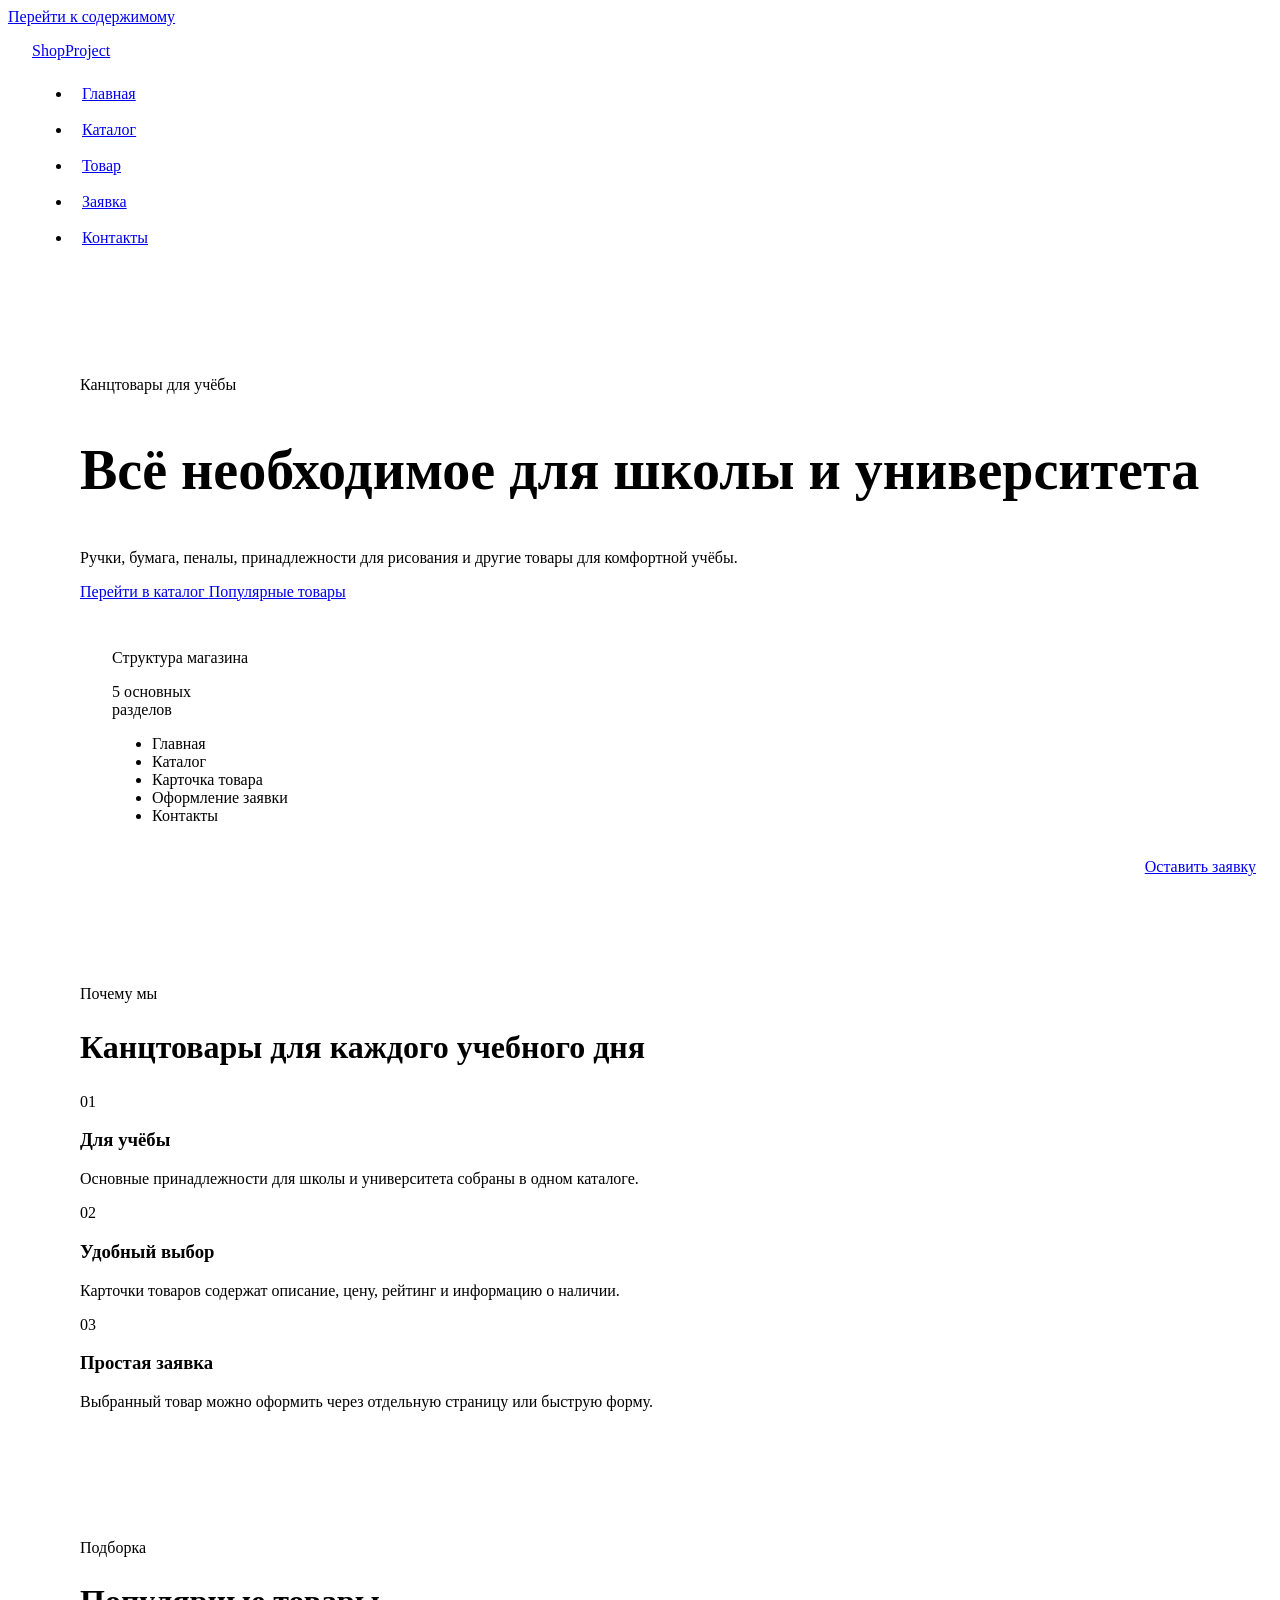
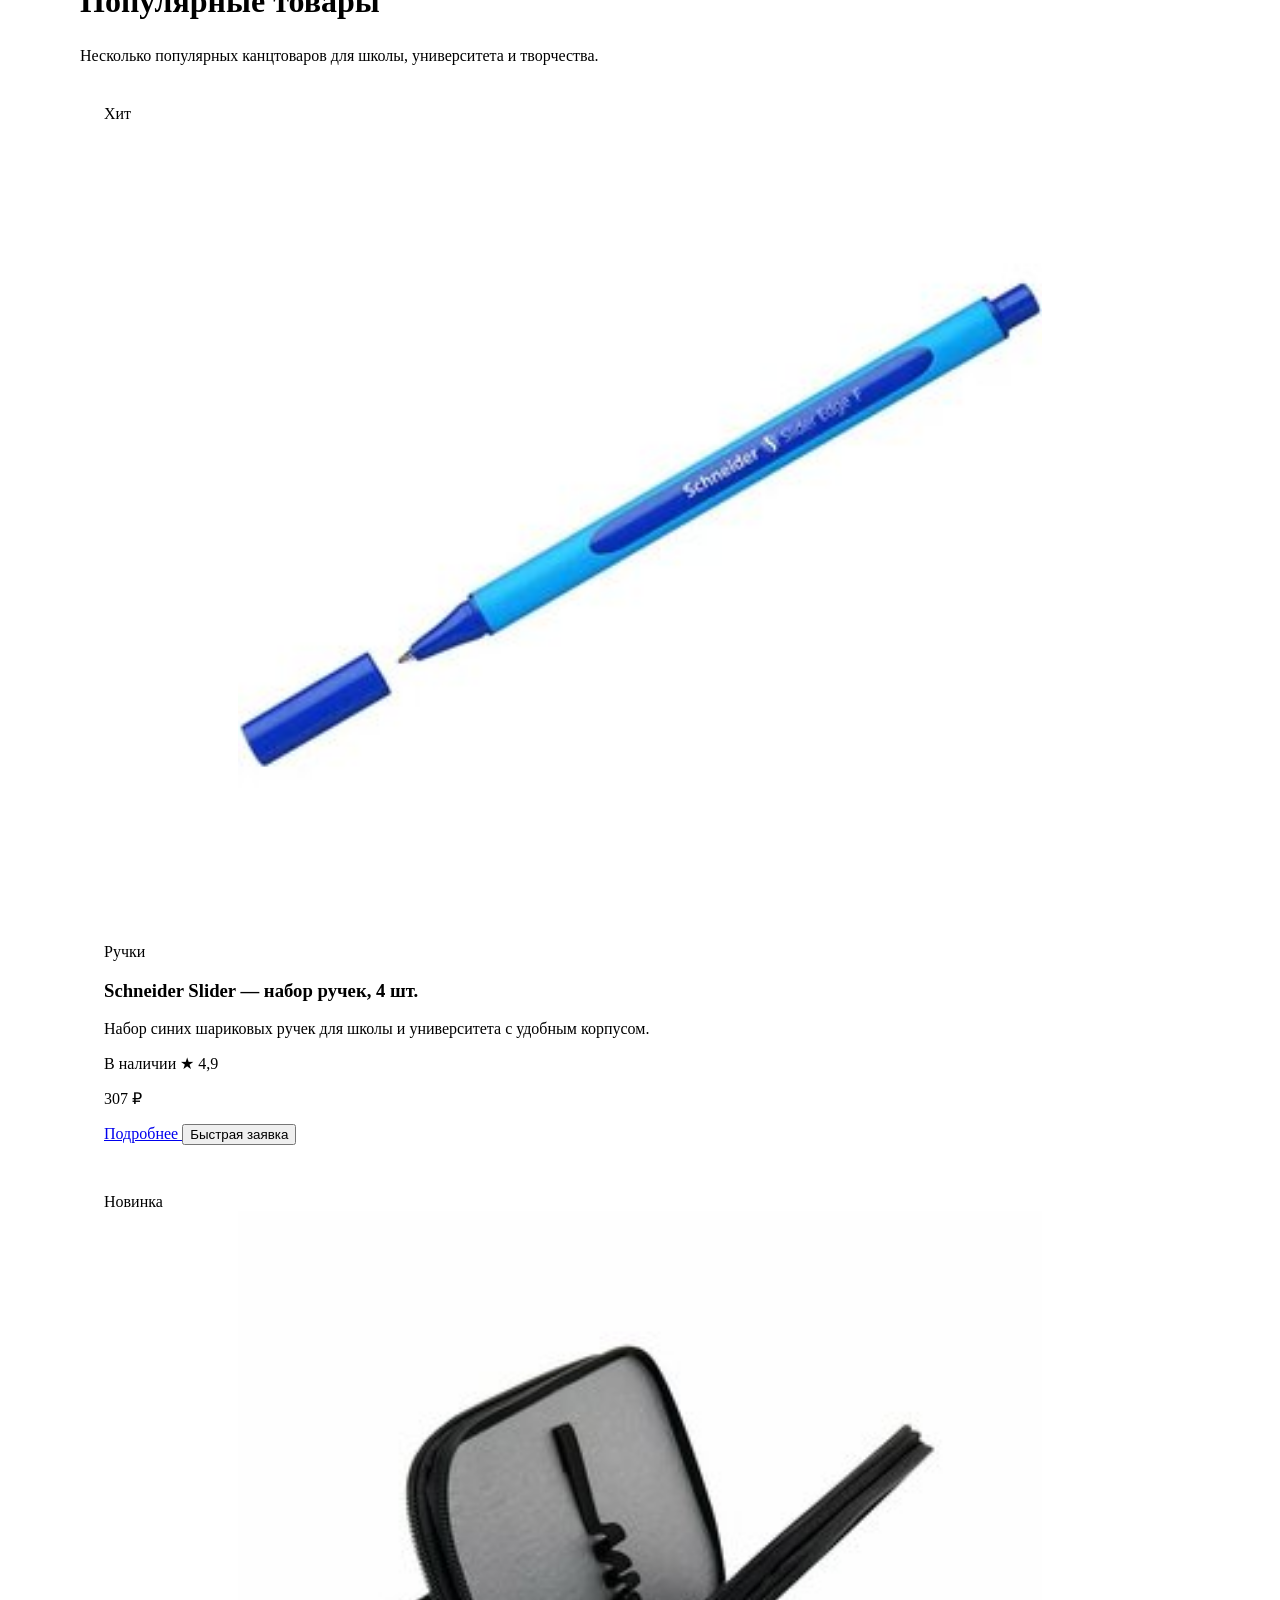
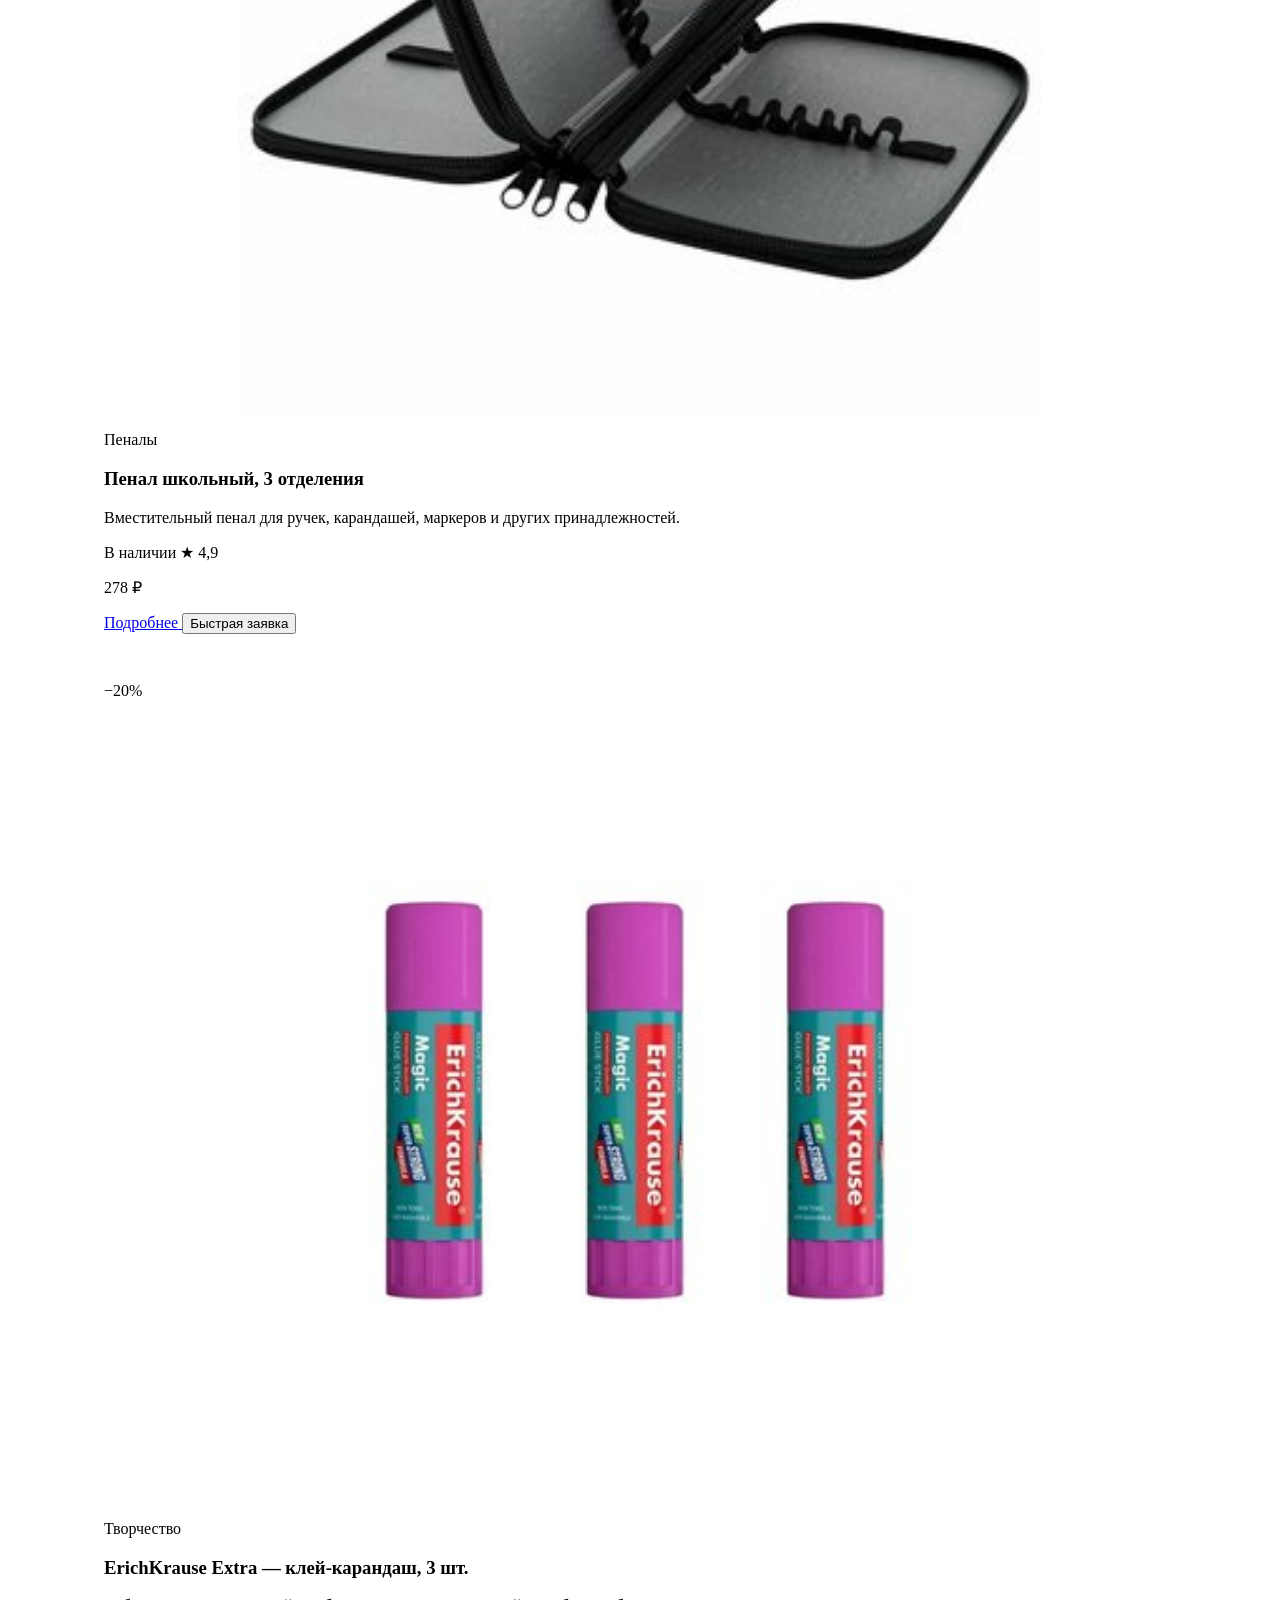
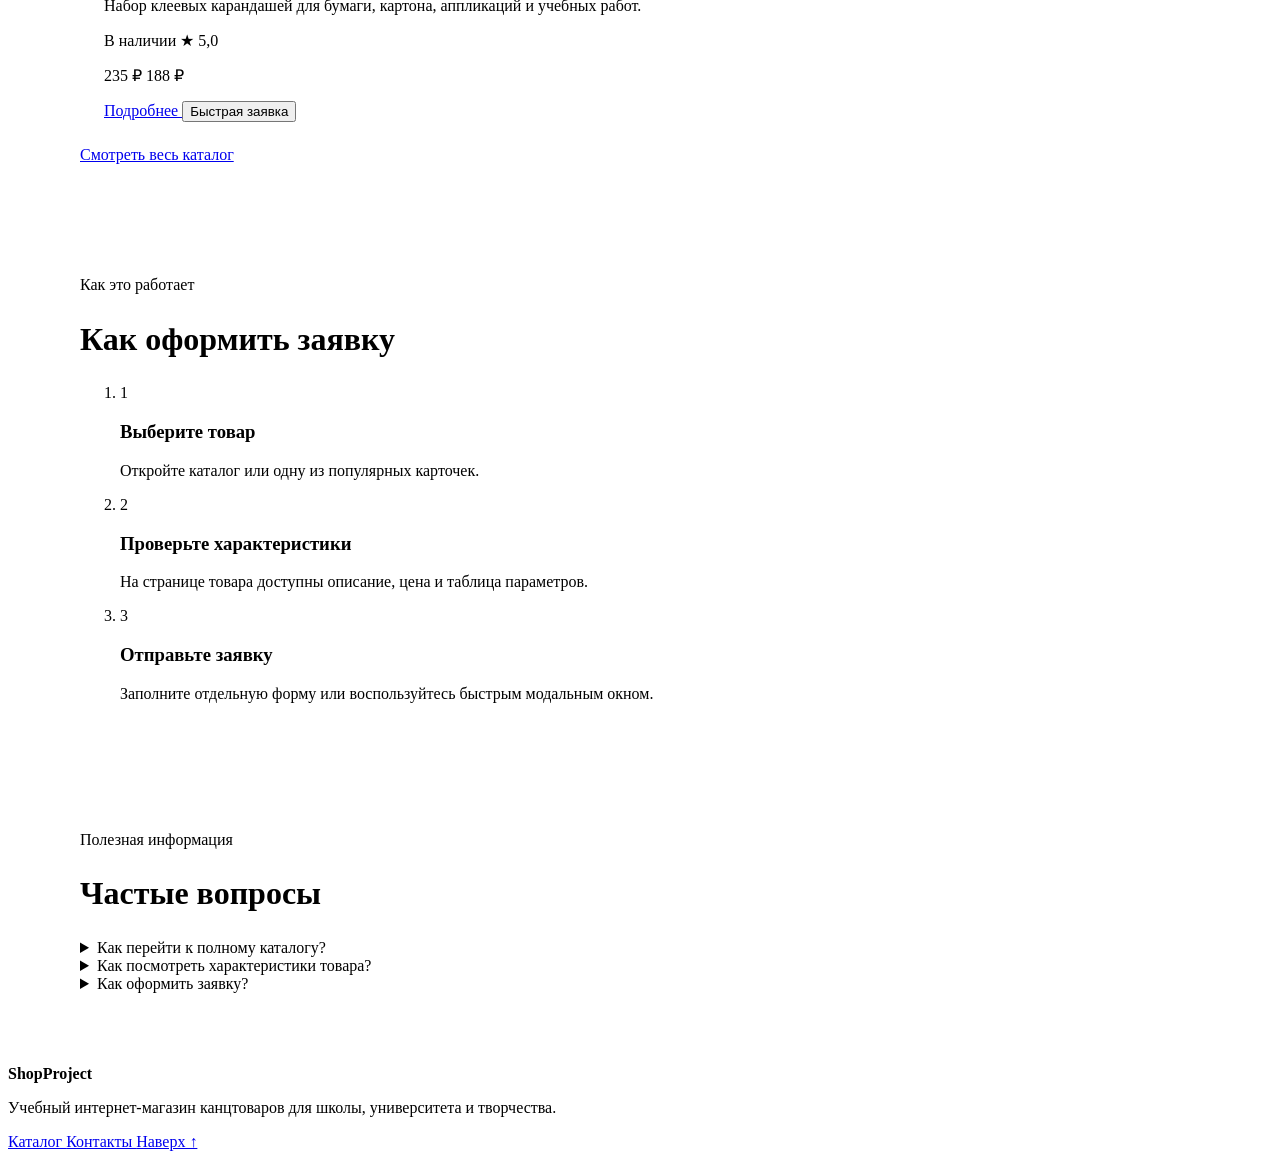
==== index.html @ f067e70b "feat: add responsive layout styles" ====
<!DOCTYPE html>
<html lang="ru">

<head>
  <meta charset="UTF-8">

  <meta
    name="viewport"
    content="width=device-width, initial-scale=1.0"
  >

  <meta
    name="description"
    content="ShopProject — учебный интернет-магазин канцтоваров для школы и университета."
  >

  <title>ShopProject — канцтовары для учёбы</title>


  <script
    src="js/main.js"
    defer
  ></script>
  <link rel="stylesheet" href="css/style.css">
  <link rel="stylesheet" href="css/responsive.css">
</head>


<body id="top">

  <a
    class="skip-link"
    href="#main-content"
  >
    Перейти к содержимому
  </a>




  <header class="site-header">

    <div class="site-header__inner">

      <a
        class="site-header__logo"
        href="index.html"
      >
        ShopProject
      </a>


      <nav
        class="site-nav"
        aria-label="Основная навигация"
      >

        <ul class="site-nav__list">

          <li class="site-nav__item">
            <a
              class="site-nav__link site-nav__link--active"
              href="index.html"
              aria-current="page"
            >
              Главная
            </a>
          </li>

          <li class="site-nav__item">
            <a
              class="site-nav__link"
              href="catalog.html"
            >
              Каталог
            </a>
          </li>

          <li class="site-nav__item">
            <a
              class="site-nav__link"
              href="product.html"
            >
              Товар
            </a>
          </li>

          <li class="site-nav__item">
            <a
              class="site-nav__link"
              href="order.html"
            >
              Заявка
            </a>
          </li>

          <li class="site-nav__item">
            <a
              class="site-nav__link"
              href="contacts.html"
            >
              Контакты
            </a>
          </li>

        </ul>

      </nav>

    </div>

  </header>




  <main id="main-content">


    <section class="hero">

      <div class="hero__content">

        <p class="hero__eyebrow">
          Канцтовары для учёбы
        </p>

        <h1 class="hero__title">
          Всё необходимое для школы и университета
        </h1>

        <p class="hero__text">
          Ручки, бумага, пеналы, принадлежности
          для рисования и другие товары
          для комфортной учёбы.
        </p>


        <div class="hero__actions">

          <a
            class="button button--primary"
            href="catalog.html"
          >
            Перейти в каталог
          </a>

          <a
            class="button button--secondary"
            href="#popular-products"
          >
            Популярные товары
          </a>

        </div>

      </div>



      <aside
        class="hero__panel"
        aria-label="Структура магазина"
      >

        <p class="hero__panel-label">
          Структура магазина
        </p>


        <div class="hero__panel-stat">

          <span class="hero__panel-number">
            5
          </span>

          <span class="hero__panel-caption">
            основных<br>
            разделов
          </span>

        </div>


        <ul class="hero__panel-list">

          <li class="hero__panel-item">
            Главная
          </li>

          <li class="hero__panel-item">
            Каталог
          </li>

          <li class="hero__panel-item">
            Карточка товара
          </li>

          <li class="hero__panel-item">
            Оформление заявки
          </li>

          <li class="hero__panel-item">
            Контакты
          </li>

        </ul>

      </aside>

    </section>



    <section class="section">

      <div class="section__heading">

        <p class="section__eyebrow">
          Почему мы
        </p>

        <h2 class="section__title">
          Канцтовары для каждого учебного дня
        </h2>

      </div>


      <div class="benefits-grid">

        <article class="benefit-card">

          <span class="benefit-card__number">
            01
          </span>

          <h3 class="benefit-card__title">
            Для учёбы
          </h3>

          <p class="benefit-card__text">
            Основные принадлежности
            для школы и университета
            собраны в одном каталоге.
          </p>

        </article>


        <article class="benefit-card">

          <span class="benefit-card__number">
            02
          </span>

          <h3 class="benefit-card__title">
            Удобный выбор
          </h3>

          <p class="benefit-card__text">
            Карточки товаров содержат
            описание, цену, рейтинг
            и информацию о наличии.
          </p>

        </article>


        <article class="benefit-card">

          <span class="benefit-card__number">
            03
          </span>

          <h3 class="benefit-card__title">
            Простая заявка
          </h3>

          <p class="benefit-card__text">
            Выбранный товар можно оформить
            через отдельную страницу
            или быструю форму.
          </p>

        </article>

      </div>

    </section>



    <section
      class="section"
      id="popular-products"
    >

      <div class="section__heading">

        <p class="section__eyebrow">
          Подборка
        </p>

        <h2 class="section__title">
          Популярные товары
        </h2>

        <p class="section__text">
          Несколько популярных канцтоваров
          для школы, университета и творчества.
        </p>

      </div>


      <div class="products-grid">



        <article
          class="product-card product-card--featured"
        >

          <span
            class="product-card__badge product-card__badge--hit"
          >
            Хит
          </span>


          <img alt="Набор синих шариковых ручек Schneider Slider" class="product-card__image" decoding="async" height="550" loading="lazy" sizes="(max-width: 639px) calc(100vw - 80px), (max-width: 1023px) calc(50vw - 64px), (max-width: 1279px) 33vw, 25vw" src="images/product-1.jpg" srcset="images/product-1-320.jpg 320w, images/product-1-480.jpg 480w, images/product-1-550.jpg 550w" width="550"/>


          <p class="product-card__category">
            Ручки
          </p>


          <h3 class="product-card__title">
            Schneider Slider — набор ручек, 4 шт.
          </h3>


          <p class="product-card__description">
            Набор синих шариковых ручек
            для школы и университета
            с удобным корпусом.
          </p>


          <div class="product-card__meta">

            <span class="product-card__availability">
              В наличии
            </span>

            <span class="product-card__rating">
              ★ 4,9
            </span>

          </div>


          <p class="product-card__price">
            307 ₽
          </p>


          <div class="product-card__actions">

            <a
              class="button button--secondary"
              href="product.html"
            >
              Подробнее
            </a>

            <button
              class="button button--primary product-card__button"
              type="button"
              data-product="Schneider Slider — набор ручек, 4 шт."
            >
              Быстрая заявка
            </button>

          </div>

        </article>




        <article
          class="product-card product-card--new"
        >

          <span
            class="product-card__badge product-card__badge--new"
          >
            Новинка
          </span>


          <img alt="Школьный пенал с тремя отделениями" class="product-card__image" decoding="async" height="1500" loading="lazy" sizes="(max-width: 639px) calc(100vw - 80px), (max-width: 1023px) calc(50vw - 64px), (max-width: 1279px) 33vw, 25vw" src="images/product-2.jpg" srcset="images/product-2-320.jpg 320w, images/product-2-480.jpg 480w, images/product-2-960.jpg 960w" width="1500"/>


          <p class="product-card__category">
            Пеналы
          </p>


          <h3 class="product-card__title">
            Пенал школьный, 3 отделения
          </h3>


          <p class="product-card__description">
            Вместительный пенал
            для ручек, карандашей,
            маркеров и других принадлежностей.
          </p>


          <div class="product-card__meta">

            <span class="product-card__availability">
              В наличии
            </span>

            <span class="product-card__rating">
              ★ 4,9
            </span>

          </div>


          <p class="product-card__price">
            278 ₽
          </p>


          <div class="product-card__actions">

            <a
              class="button button--secondary"
              href="product.html"
            >
              Подробнее
            </a>

            <button
              class="button button--primary product-card__button"
              type="button"
              data-product="Пенал школьный, 3 отделения"
            >
              Быстрая заявка
            </button>

          </div>

        </article>




        <article
          class="product-card product-card--discount"
        >

          <span
            class="product-card__badge product-card__badge--discount"
          >
            −20%
          </span>


          <img alt="Набор клея-карандаша ErichKrause Extra" class="product-card__image" decoding="async" height="1200" loading="lazy" sizes="(max-width: 639px) calc(100vw - 80px), (max-width: 1023px) calc(50vw - 64px), (max-width: 1279px) 33vw, 25vw" src="images/product-4.jpg" srcset="images/product-4-320.jpg 320w, images/product-4-480.jpg 480w, images/product-4-900.jpg 900w" width="900"/>


          <p class="product-card__category">
            Творчество
          </p>


          <h3 class="product-card__title">
            ErichKrause Extra — клей-карандаш, 3 шт.
          </h3>


          <p class="product-card__description">
            Набор клеевых карандашей
            для бумаги, картона,
            аппликаций и учебных работ.
          </p>


          <div class="product-card__meta">

            <span class="product-card__availability">
              В наличии
            </span>

            <span class="product-card__rating">
              ★ 5,0
            </span>

          </div>


          <p class="product-card__price">

            <span class="product-card__old-price">
              235 ₽
            </span>

            188 ₽

          </p>


          <div class="product-card__actions">

            <a
              class="button button--secondary"
              href="product.html"
            >
              Подробнее
            </a>

            <button
              class="button button--primary product-card__button"
              type="button"
              data-product="ErichKrause Extra — клей-карандаш, 3 шт."
            >
              Быстрая заявка
            </button>

          </div>

        </article>

      </div>


      <div class="hero__actions">

        <a
          class="button button--primary"
          href="catalog.html"
        >
          Смотреть весь каталог
        </a>

      </div>

    </section>




    <section class="section">

      <div class="section__heading">

        <p class="section__eyebrow">
          Как это работает
        </p>

        <h2 class="section__title">
          Как оформить заявку
        </h2>

      </div>


      <ol class="steps-list">

        <li class="steps-list__item">

          <span class="steps-list__number">
            1
          </span>

          <div>

            <h3 class="steps-list__title">
              Выберите товар
            </h3>

            <p class="steps-list__text">
              Откройте каталог
              или одну из популярных карточек.
            </p>

          </div>

        </li>


        <li class="steps-list__item">

          <span class="steps-list__number">
            2
          </span>

          <div>

            <h3 class="steps-list__title">
              Проверьте характеристики
            </h3>

            <p class="steps-list__text">
              На странице товара доступны
              описание, цена и таблица параметров.
            </p>

          </div>

        </li>


        <li class="steps-list__item">

          <span class="steps-list__number">
            3
          </span>

          <div>

            <h3 class="steps-list__title">
              Отправьте заявку
            </h3>

            <p class="steps-list__text">
              Заполните отдельную форму
              или воспользуйтесь
              быстрым модальным окном.
            </p>

          </div>

        </li>

      </ol>

    </section>




    <section class="section">

      <div class="section__heading">

        <p class="section__eyebrow">
          Полезная информация
        </p>

        <h2 class="section__title">
          Частые вопросы
        </h2>

      </div>


      <div class="faq-list">

        <details class="faq-item">

          <summary class="faq-item__question">
            Как перейти к полному каталогу?
          </summary>

          <p class="faq-item__answer">
            Используйте пункт «Каталог»
            в верхнем меню
            или кнопку «Смотреть весь каталог».
          </p>

        </details>


        <details class="faq-item">

          <summary class="faq-item__question">
            Как посмотреть характеристики товара?
          </summary>

          <p class="faq-item__answer">
            Откройте страницу товара
            с помощью кнопки «Подробнее».
            Там находится таблица характеристик.
          </p>

        </details>


        <details class="faq-item">

          <summary class="faq-item__question">
            Как оформить заявку?
          </summary>

          <p class="faq-item__answer">
            Можно перейти на страницу «Заявка»
            или использовать кнопку
            «Быстрая заявка» в карточке товара.
          </p>

        </details>

      </div>

    </section>

  </main>



  <dialog
    class="order-dialog"
    id="order-dialog"
  >

    <div class="order-dialog__header">

      <div>

        <p class="order-dialog__eyebrow">
          Быстрая заявка
        </p>

        <h2 class="order-dialog__title">
          Оформить товар
        </h2>

      </div>


      <button
        class="order-dialog__close"
        id="close-order-dialog"
        type="button"
        aria-label="Закрыть окно"
      >
        ×
      </button>

    </div>


    <form
      class="order-form"
      id="order-form"
      action="#"
      method="post"
    >


      <p
        class="order-form__notice"
        id="selected-product-text"
      >
        Выбранный товар будет указан автоматически.
      </p>


      <input
        id="selected-product"
        name="product"
        type="hidden"
      >



      <div class="order-form__field">

        <label
          class="order-form__label"
          for="order-name"
        >
          Имя *
        </label>

        <input
          class="order-form__input"
          id="order-name"
          name="name"
          type="text"
          minlength="2"
          autocomplete="given-name"
          required
        >

      </div>




      <div class="order-form__field">

        <label
          class="order-form__label"
          for="order-email"
        >
          E-mail *
        </label>

        <input
          class="order-form__input"
          id="order-email"
          name="email"
          type="email"
          autocomplete="email"
          required
        >

      </div>



      <div class="order-form__field">

        <label
          class="order-form__label"
          for="order-phone"
        >
          Телефон *
        </label>

        <input
          class="order-form__input"
          id="order-phone"
          name="phone"
          type="tel"
          placeholder="+7 (900) 000-00-00"
          required
        >

      </div>



      <div class="order-form__field">

        <label
          class="order-form__label"
          for="order-topic"
        >
          Тема заявки *
        </label>

        <select
          class="order-form__select"
          id="order-topic"
          name="topic"
          required
        >

          <option value="">
            Выберите тему
          </option>

          <option value="order">
            Заказ товара
          </option>

          <option value="consultation">
            Консультация
          </option>

          <option value="delivery">
            Вопрос по доставке
          </option>

        </select>

      </div>


      <!-- Комментарий -->

      <div class="order-form__field">

        <label
          class="order-form__label"
          for="order-comment"
        >
          Комментарий
        </label>

        <textarea
          class="order-form__textarea"
          id="order-comment"
          name="comment"
          rows="4"
          placeholder="Дополнительная информация"
        ></textarea>

      </div>



      <div
        class="order-form__field order-form__field--checkbox"
      >

        <label
          class="order-form__checkbox-label"
          for="order-agreement"
        >

          <input
            id="order-agreement"
            name="agreement"
            type="checkbox"
            required
          >

          Я согласен на обработку персональных данных *

        </label>

      </div>



      <div class="order-form__actions">

        <button
          class="button button--primary"
          type="submit"
        >
          Отправить заявку
        </button>

        <button
          class="button button--secondary"
          id="cancel-order-dialog"
          type="button"
        >
          Отмена
        </button>

      </div>

    </form>

  </dialog>



  <p
    class="success-message"
    id="success-message"
    role="status"
    hidden
  >
    ✓ Заявка успешно отправлена!
    Спасибо, мы получили ваши данные.
  </p>



  <a
    class="floating-action"
    href="order.html"
    aria-label="Перейти к оформлению заявки"
  >
    Оставить заявку
  </a>


  <footer class="site-footer">

    <div class="site-footer__inner">

      <div>

        <strong class="site-footer__logo">
          ShopProject
        </strong>

        <p class="site-footer__text">
          Учебный интернет-магазин канцтоваров
          для школы, университета и творчества.
        </p>

      </div>


      <nav
        class="site-footer__nav"
        aria-label="Дополнительная навигация"
      >

        <a
          class="site-footer__link"
          href="catalog.html"
        >
          Каталог
        </a>

        <a
          class="site-footer__link"
          href="contacts.html"
        >
          Контакты
        </a>

        <a
          class="site-footer__link"
          href="#top"
        >
          Наверх ↑
        </a>

      </nav>

    </div>

  </footer>

</body>

</html>
---- css/responsive.css ----
/* Адаптивная вёрстка. Mobile First. */
*,
*::before,
*::after {
  box-sizing: border-box;
}

html {
  scroll-behavior: smooth;
}

img,
video {
  max-width: 100%;
  height: auto;
}

body {
  min-width: 0;
}

main {
  width: 100%;
  min-width: 0;
  padding: 16px;
}

.container,
.main,
.section {
  width: min(100%, var(--container-width, 1120px));
  margin-inline: auto;
}

.section {
  padding-block: clamp(24px, 5vw, 48px);
}

.section__title {
  font-size: clamp(24px, 5vw, 32px);
}

.breadcrumbs,
.catalog-layout,
.product-details,
.order-layout,
.contacts-grid {
  width: min(100%, var(--container-width, 1120px));
  margin-inline: auto;
}

/* Шапка и меню */
.site-header {
  position: static;
  top: auto;
}

.site-header__inner {
  flex-direction: column;
  align-items: stretch;
  gap: 12px;
  padding: 16px;
}

.site-header__logo {
  align-self: flex-start;
}

.site-nav,
.site-nav__list,
.site-nav__item {
  width: 100%;
  min-width: 0;
}

.site-nav__list {
  flex-direction: column;
  flex-wrap: nowrap;
  align-items: stretch;
  gap: 6px;
}

.site-nav__link {
  display: block;
  width: 100%;
  padding: 12px 16px;
}

/* Главная страница */
.hero {
  grid-template-columns: minmax(0, 1fr);
  gap: 24px;
  padding: clamp(20px, 4vw, 48px);
}

.hero__content,
.hero__panel {
  min-width: 0;
}

.hero__title {
  font-size: clamp(28px, 7vw, 56px);
  line-height: 1.1;
  overflow-wrap: anywhere;
}

.hero__actions,
.product-card__actions,
.product-details__actions {
  flex-wrap: wrap;
}

.hero__panel {
  padding: clamp(18px, 3vw, 32px);
}

.hero__panel-list {
  grid-template-columns: minmax(0, 1fr);
}

.benefits-grid,
.steps-list,
.contacts-grid,
.feature-strip {
  grid-template-columns: minmax(0, 1fr);
}

/* Карточки товаров */
.products-grid {
  grid-template-columns: minmax(0, 1fr);
  gap: 16px;
}

.product-card {
  min-width: 0;
  padding: clamp(16px, 3vw, 24px);
}

.product-card__title,
.product-card__description {
  overflow-wrap: anywhere;
}

.product-card__image {
  display: block;
  width: 100%;
  aspect-ratio: 4 / 3;
  object-fit: contain;
}

.product-card__actions .button {
  max-width: 100%;
}

/* Каталог и фильтр */
.catalog-layout {
  grid-template-columns: minmax(0, 1fr);
  gap: 24px;
}

.catalog-filters {
  position: static;
  top: auto;
  order: -1;
  min-width: 0;
  padding: 16px;
}

.catalog-products {
  min-width: 0;
}

.catalog-products__header,
.filters-form__actions {
  flex-wrap: wrap;
}

.filters-form__actions .button {
  flex: 1 1 140px;
}

/* Страница товара */
.product-details {
  grid-template-columns: minmax(0, 1fr);
  gap: 24px;
}

.product-details__visual {
  min-height: 0;
  padding: 20px;
}

.product-details__picture {
  display: block;
  width: 100%;
}

.product-details__image {
  width: 100%;
  height: auto;
  max-height: 420px;
  object-fit: contain;
}

.product-details__title {
  font-size: clamp(26px, 5vw, 40px);
  overflow-wrap: anywhere;
}

/* Форма заявки и диалог */
.order-layout {
  grid-template-columns: minmax(0, 1fr);
  gap: 24px;
}

.order-panel,
.order-summary {
  min-width: 0;
  padding: clamp(16px, 3vw, 32px);
}

.order-form {
  display: grid;
  grid-template-columns: minmax(0, 1fr);
  gap: 16px;
}

.order-form__field {
  min-width: 0;
  margin-bottom: 0;
}

.order-form__input,
.order-form__select,
.order-form__textarea {
  width: 100%;
  min-width: 0;
  min-height: 44px;
  padding: 10px 12px;
  font: inherit;
}

.order-form__textarea {
  min-height: 120px;
  resize: vertical;
}

.order-form__actions,
.order-form__notice,
.order-form__field--checkbox {
  grid-column: 1 / -1;
}

.order-dialog {
  width: min(calc(100% - 32px), 560px);
  max-width: calc(100dvh - 32px);
  overflow-y: auto;
  padding: clamp(16px, 3vw, 32px);
}

.order-dialog__close {
  flex: 0 0 40px;
}

/* Таблица: прокручивается отдельно от страницы */
.table-wrapper {
  width: 100%;
  max-width: 100%;
  overflow-x: auto;
  -webkit-overflow-scrolling: touch;
}

.product-table {
  width: 100%;
  min-width: 640px;
  border-collapse: collapse;
}

.product-table th,
.product-table td {
  padding: 12px;
  text-align: left;
}

/* Подвал, контакты, плавающая кнопка */
.site-footer__inner,
.contact-action {
  flex-direction: column;
  align-items: stretch;
}

.contact-card {
  min-width: 0;
}

.contact-card__value {
  overflow-wrap: anywhere;
}

.floating-action {
  position: static;
  display: table;
  margin: 16px auto 24px;
  text-align: center;
}

@media (min-width: 640px) {
  .products-grid,
  .hero__panel-list,
  .benefits-grid,
  .contacts-grid,
  .feature-strip {
    grid-template-columns: repeat(2, minmax(0, 1fr));
  }
}

@media (min-width: 768px) {
  main {
    padding: 24px;
  }

  .site-header {
    position: sticky;
    top: 0;
    z-index: 100;
  }

  .site-header__inner {
    flex-direction: row;
    align-items: center;
    justify-content: space-between;
    gap: 16px;
    padding: 16px 24px;
  }

  .site-nav,
  .site-nav__item {
    width: auto;
  }

  .site-nav__list {
    flex-direction: row;
    flex-wrap: wrap;
    align-items: center;
  }

  .site-nav__link {
    display: inline-block;
    width: auto;
    padding: 9px 10px;
  }

  .order-form--page {
    grid-template-columns: repeat(2, minmax(0, 1fr));
  }

  .order-form--page .order-form__actions,
  .order-form--page .order-form__field--checkbox {
    grid-column: 1 / -1;
  }

  .floating-action {
    position: fixed;
    right: 24px;
    bottom: 24px;
    z-index: 90;
    margin: 0;
  }
}

@media (min-width: 900px) {
  .hero {
    grid-template-columns: minmax(0, 1.6fr) minmax(280px, 0.8fr);
  }

  .product-details {
    grid-template-columns: minmax(0, 1fr) minmax(0, 1fr);
    gap: 48px;
  }
}

@media (min-width: 1024px) {
  .catalog-layout {
    grid-template-columns: 280px minmax(0, 1fr);
    align-items: start;
  }

  .catalog-filters {
    position: sticky;
    top: 88px;
    order: initial;
  }

  .products-grid {
    grid-template-columns: repeat(3, minmax(0, 1fr));
  }

  .order-layout {
    grid-template-columns: minmax(0, 1.4fr) minmax(0, 0.8fr);
  }

  .benefits-grid,
  .contacts-grid,
  .feature-strip {
    grid-template-columns: repeat(3, minmax(0, 1fr));
  }

  .site-footer__inner,
  .contact-action {
    flex-direction: row;
    align-items: flex-start;
  }
}

@media (min-width: 1280px) {
  .products-grid {
    grid-template-columns: repeat(4, minmax(0, 1fr));
  }
}
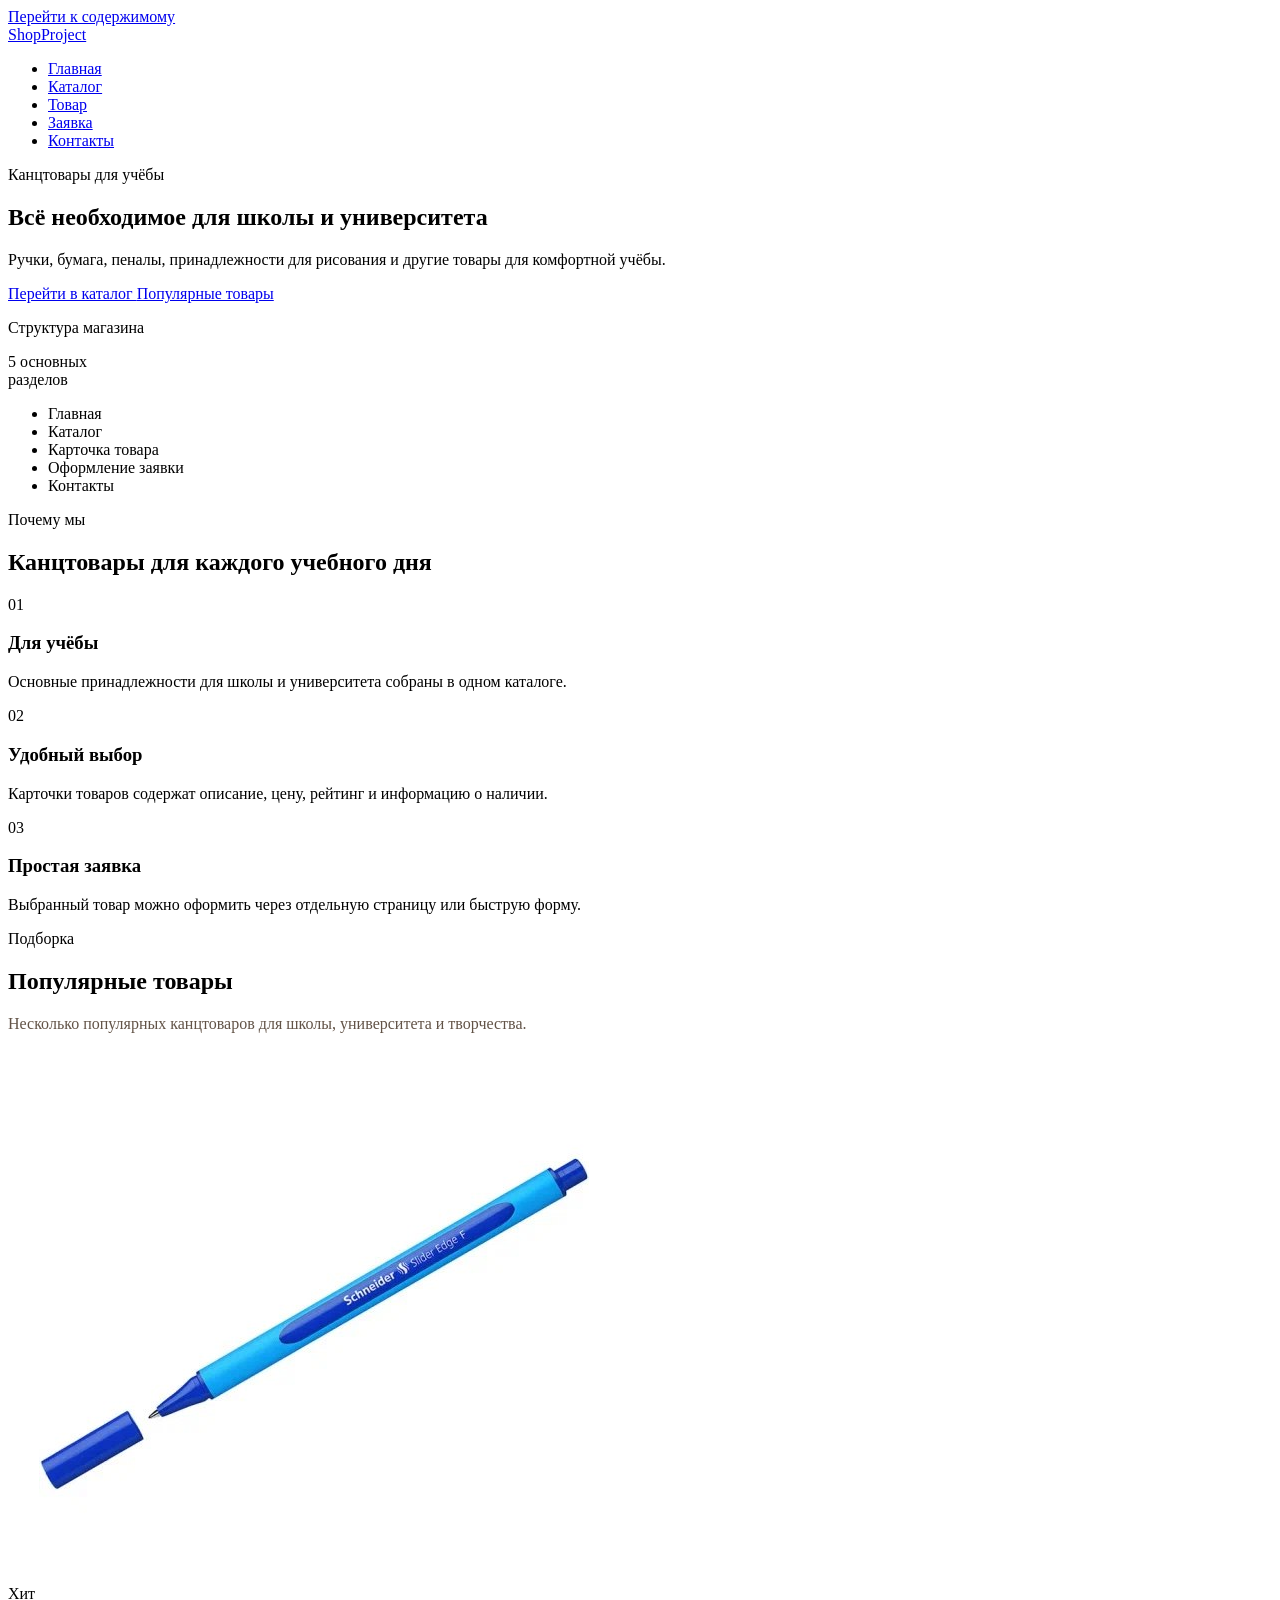
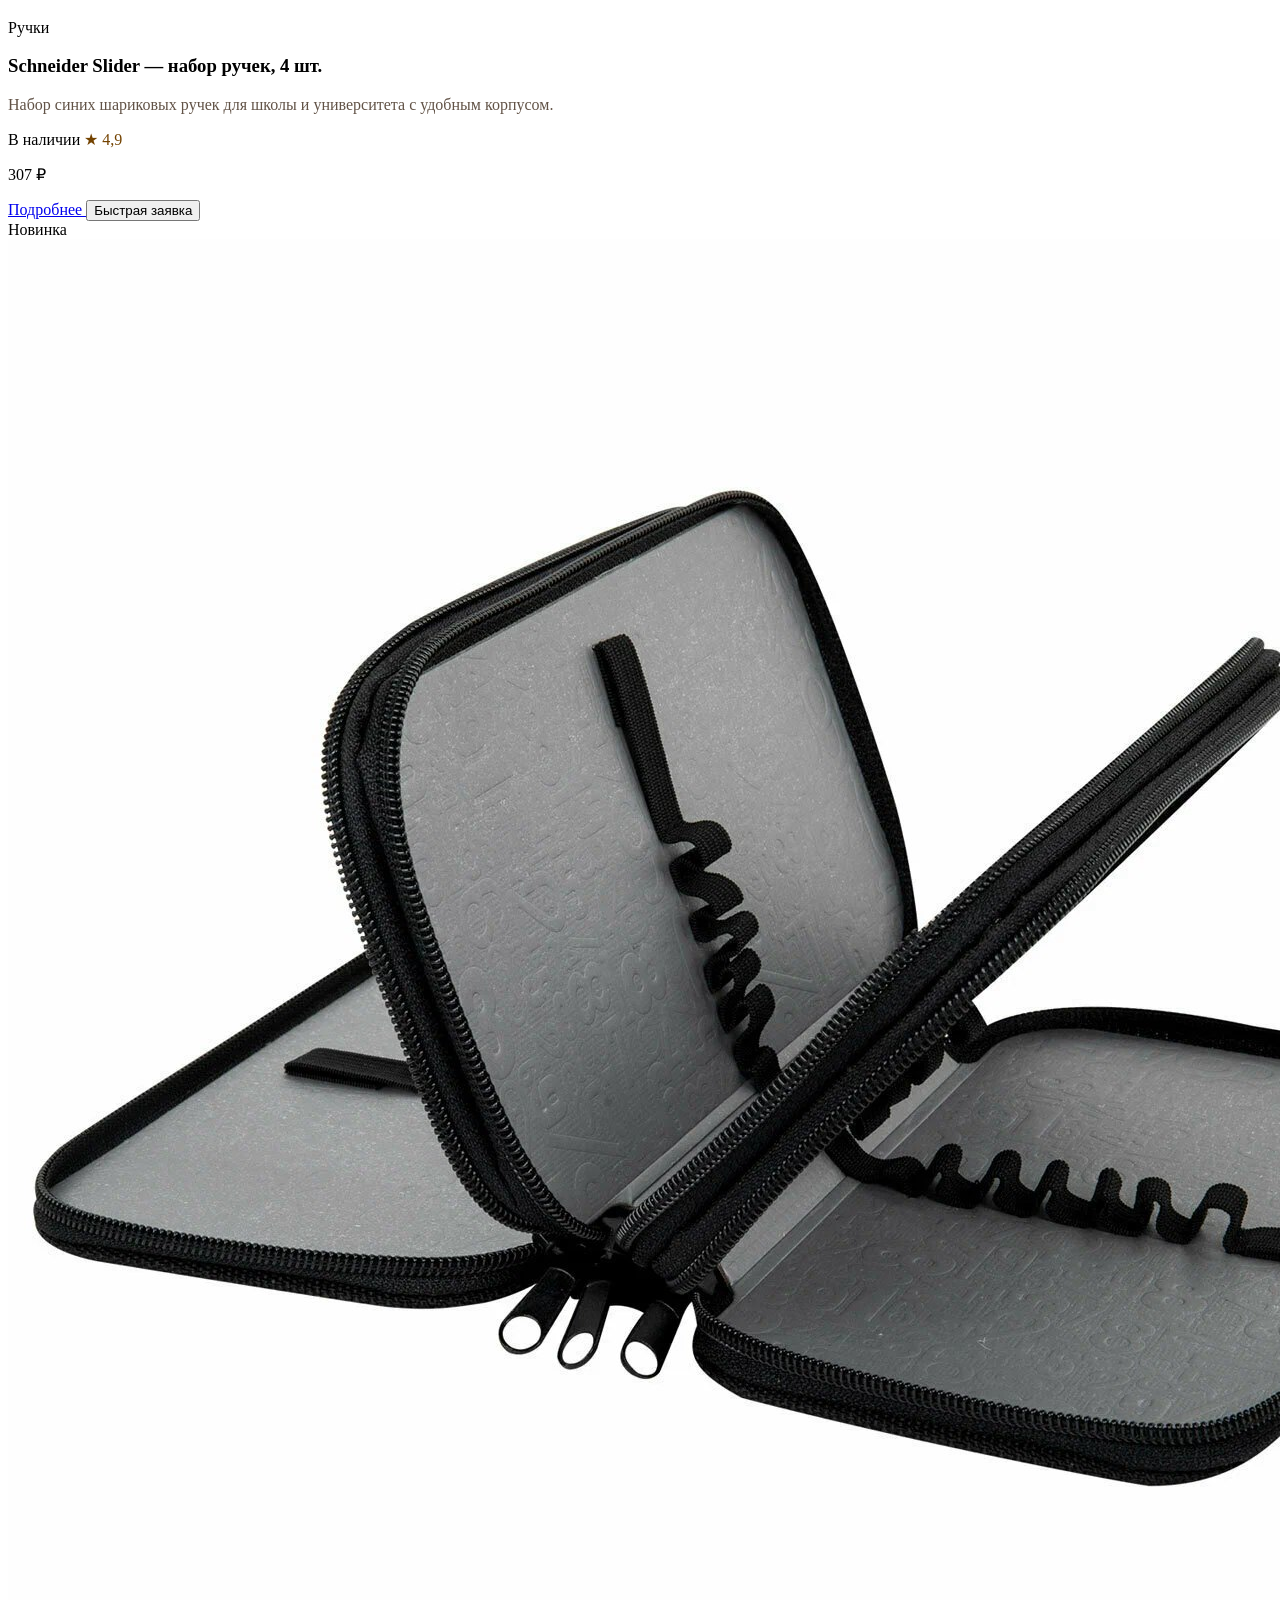
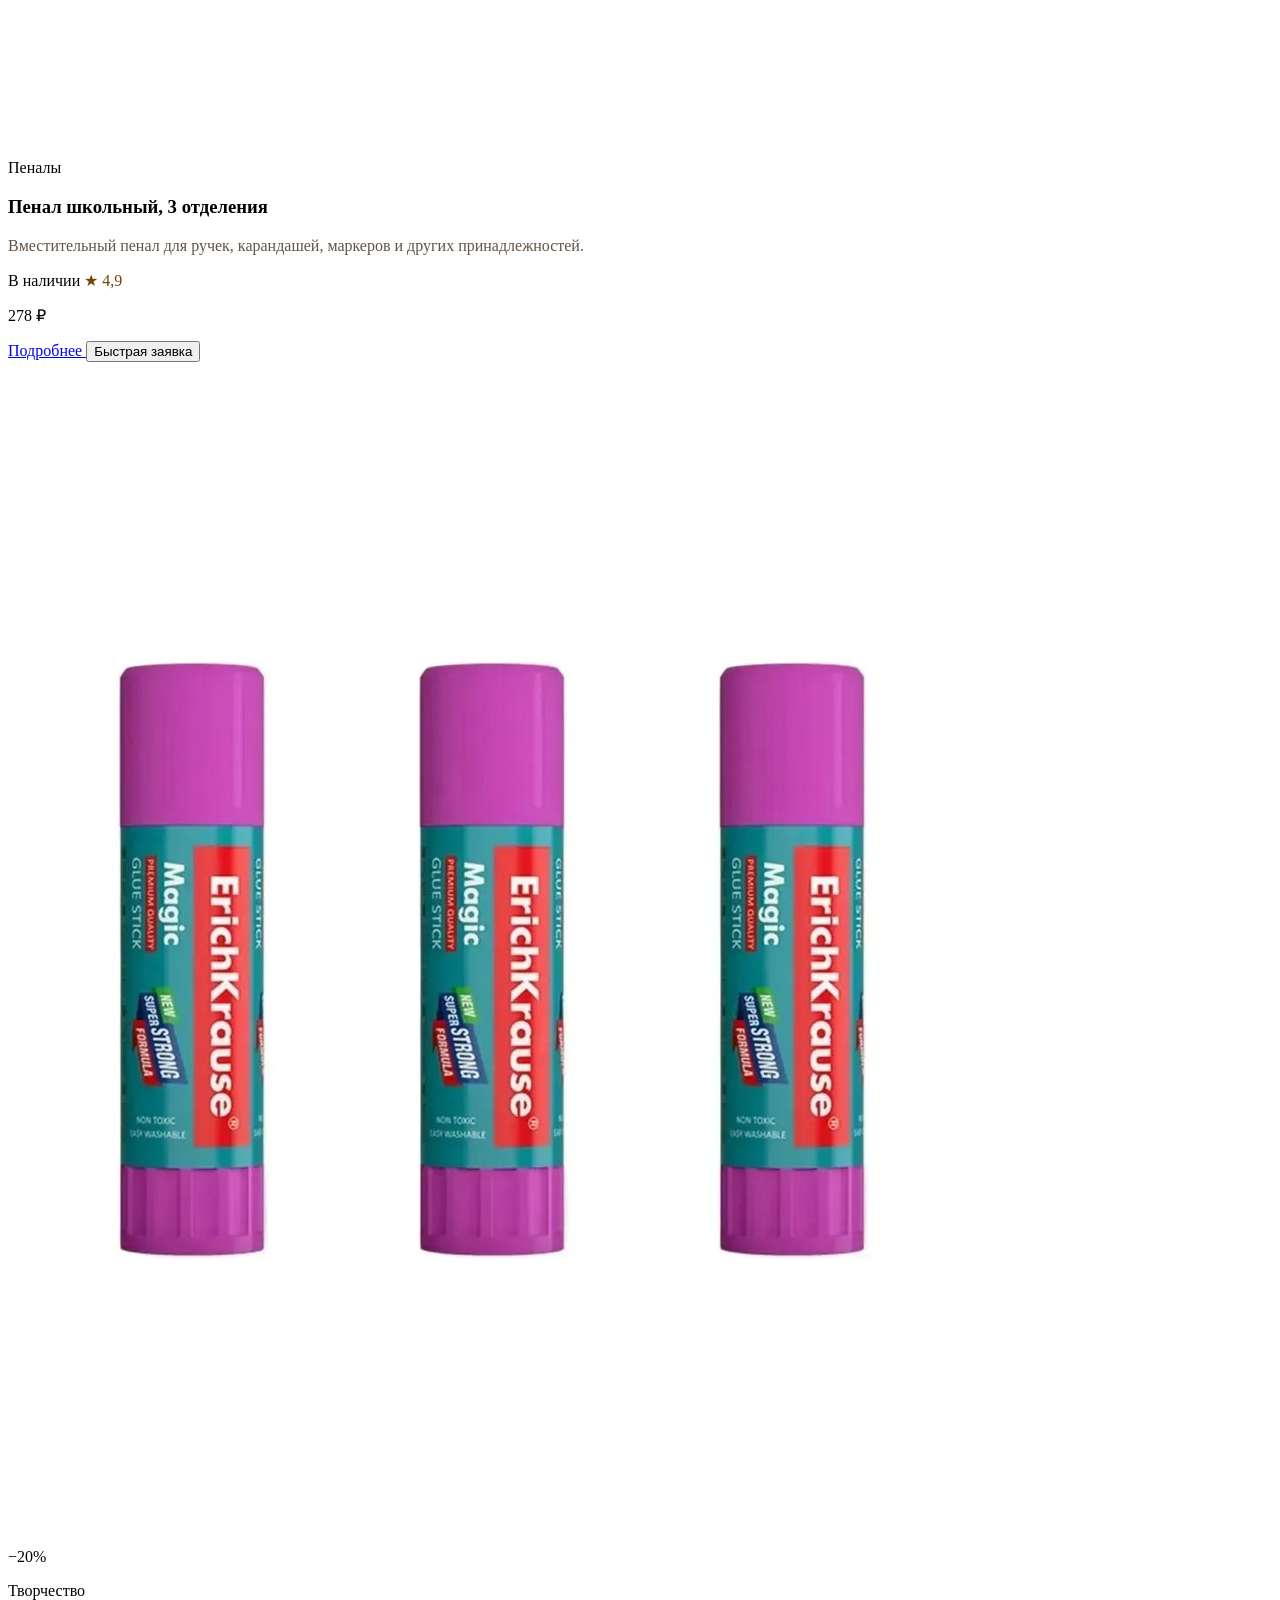
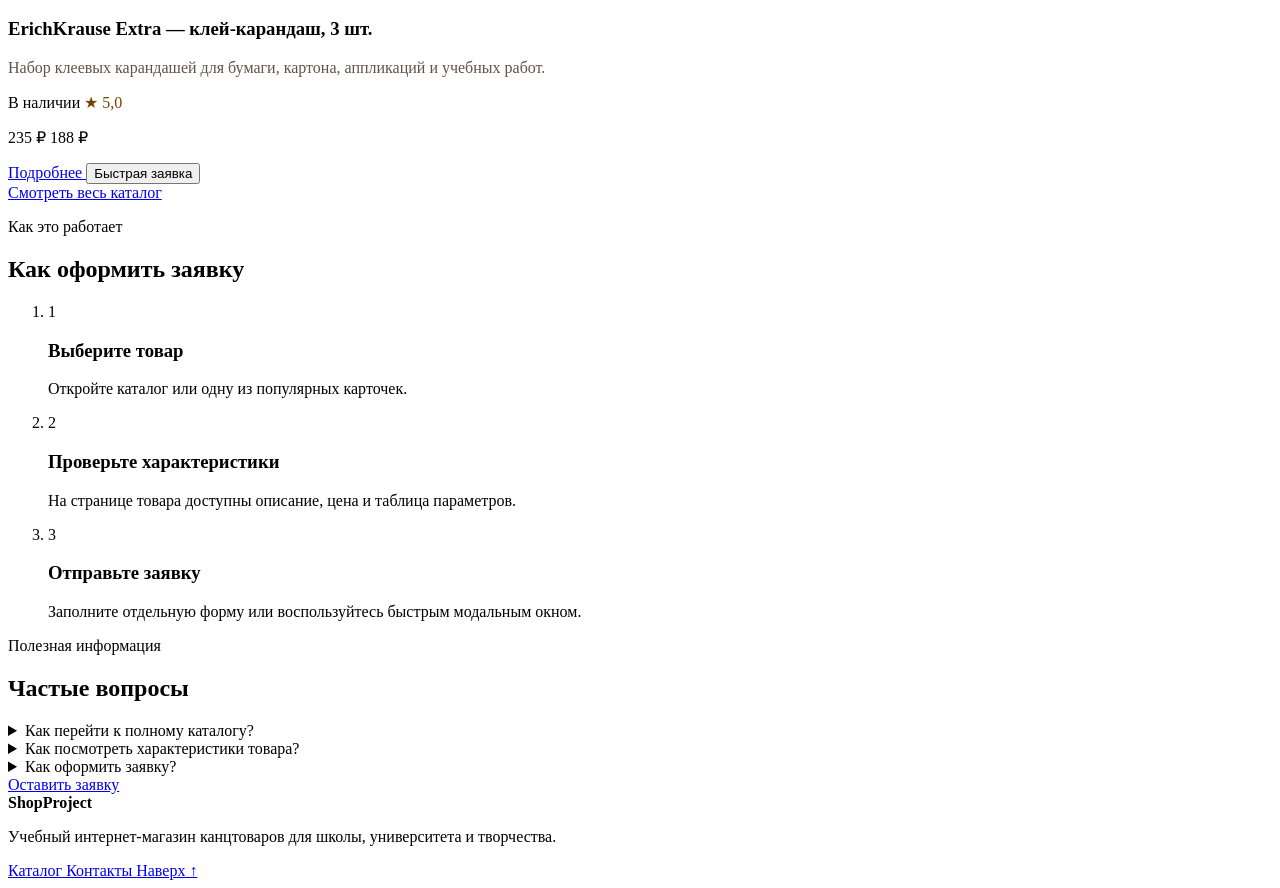
==== commit 253ca61c: "fix: improve accessibility and add Lighthouse report" ====
--- a/index.html
+++ b/index.html
@@ -1,4 +1,4 @@
-<!DOCTYPE html>
+﻿<!DOCTYPE html>
 <html lang="ru">
 
 <head>
@@ -16,13 +16,16 @@
 
   <title>ShopProject — канцтовары для учёбы</title>
 
+  <link
+    rel="stylesheet"
+    href="css/style.css"
+  >
 
   <script
     src="js/main.js"
     defer
   ></script>
-  <link rel="stylesheet" href="css/style.css">
-  <link rel="stylesheet" href="css/responsive.css">
+  <link rel="stylesheet" href="css/accessibility.css">
 </head>
 
 
@@ -114,7 +117,7 @@
 
 
 
-  <main id="main-content">
+  <main id="main-content" tabindex="-1">
 
 
     <section class="hero">
@@ -329,7 +332,11 @@
           </span>
 
 
-          <img alt="Набор синих шариковых ручек Schneider Slider" class="product-card__image" decoding="async" height="550" loading="lazy" sizes="(max-width: 639px) calc(100vw - 80px), (max-width: 1023px) calc(50vw - 64px), (max-width: 1279px) 33vw, 25vw" src="images/product-1.jpg" srcset="images/product-1-320.jpg 320w, images/product-1-480.jpg 480w, images/product-1-550.jpg 550w" width="550"/>
+          <img
+            class="product-card__image"
+            src="images/product-1.jpg"
+            alt="Набор синих шариковых ручек Schneider Slider"
+          >
 
 
           <p class="product-card__category">
@@ -402,7 +409,11 @@
           </span>
 
 
-          <img alt="Школьный пенал с тремя отделениями" class="product-card__image" decoding="async" height="1500" loading="lazy" sizes="(max-width: 639px) calc(100vw - 80px), (max-width: 1023px) calc(50vw - 64px), (max-width: 1279px) 33vw, 25vw" src="images/product-2.jpg" srcset="images/product-2-320.jpg 320w, images/product-2-480.jpg 480w, images/product-2-960.jpg 960w" width="1500"/>
+          <img
+            class="product-card__image"
+            src="images/product-2.jpg"
+            alt="Школьный пенал с тремя отделениями"
+          >
 
 
           <p class="product-card__category">
@@ -475,7 +486,11 @@
           </span>
 
 
-          <img alt="Набор клея-карандаша ErichKrause Extra" class="product-card__image" decoding="async" height="1200" loading="lazy" sizes="(max-width: 639px) calc(100vw - 80px), (max-width: 1023px) calc(50vw - 64px), (max-width: 1279px) 33vw, 25vw" src="images/product-4.jpg" srcset="images/product-4-320.jpg 320w, images/product-4-480.jpg 480w, images/product-4-900.jpg 900w" width="900"/>
+          <img
+            class="product-card__image"
+            src="images/product-4.jpg"
+            alt="Набор клея-карандаша ErichKrause Extra"
+          >
 
 
           <p class="product-card__category">
@@ -720,7 +735,7 @@
 
   <dialog
     class="order-dialog"
-    id="order-dialog"
+    id="order-dialog" aria-labelledby="order-dialog-title"
   >
 
     <div class="order-dialog__header">
@@ -731,7 +746,7 @@
           Быстрая заявка
         </p>
 
-        <h2 class="order-dialog__title">
+        <h2 class="order-dialog__title" id="order-dialog-title">
           Оформить товар
         </h2>
 
@@ -743,9 +758,7 @@
         id="close-order-dialog"
         type="button"
         aria-label="Закрыть окно"
-      >
-        ×
-      </button>
+      ><span aria-hidden="true">×</span></button>
 
     </div>
 
@@ -756,6 +769,9 @@
       action="#"
       method="post"
     >
+<p class="form-note">
+  Поля, отмеченные звёздочкой (*), обязательны для заполнения.
+</p>
 
 
       <p
@@ -966,7 +982,7 @@
   <a
     class="floating-action"
     href="order.html"
-    aria-label="Перейти к оформлению заявки"
+   
   >
     Оставить заявку
   </a>
@@ -1024,4 +1040,4 @@
 
 </body>
 
-</html>+</html>
--- a/css/accessibility.css
+++ b/css/accessibility.css
@@ -0,0 +1,157 @@
+:root {
+  --color-primary: #755137;
+  --color-muted: #625347;
+  --color-danger: #8d2b23;
+}
+
+/* Видимый фокус */
+
+:focus-visible {
+  outline: 3px solid #145a85;
+  outline-offset: 3px;
+}
+
+.site-nav__link:focus-visible,
+.button:focus-visible,
+.order-form__input:focus-visible,
+.order-form__textarea:focus-visible,
+.order-form__select:focus-visible,
+.filters-form__input:focus-visible,
+.order-dialog__close:focus-visible,
+.faq-item__question:focus-visible,
+a:focus-visible,
+button:focus-visible,
+input:focus-visible,
+select:focus-visible,
+textarea:focus-visible {
+  outline: 3px solid #145a85;
+  outline-offset: 3px;
+}
+
+/* Фокус на кнопках */
+
+.button--primary:focus-visible,
+.floating-action:focus-visible {
+  outline: 3px solid #ffffff;
+  outline-offset: 3px;
+  box-shadow: 0 0 0 6px #145a85;
+}
+
+/* Ссылка пропуска навигации */
+
+.skip-link:focus,
+.skip-link:focus-visible {
+  transform: translateY(0);
+}
+
+#main-content {
+  scroll-margin-top: 100px;
+}
+
+/* Пояснения к формам */
+
+.form-note {
+  grid-column: 1 / -1;
+
+  margin: 0 0 16px;
+
+  color: var(--color-muted);
+
+  font-size: 14px;
+  line-height: 1.5;
+}
+
+/* Сообщения об ошибках */
+
+.form-error {
+  margin: 6px 0 0;
+
+  color: var(--color-danger);
+
+  font-size: 14px;
+  line-height: 1.5;
+}
+
+.form-error-summary {
+  grid-column: 1 / -1;
+
+  margin: 0 0 16px;
+  padding: 12px 16px;
+
+  color: var(--color-danger);
+  background-color: var(--color-danger-bg);
+
+  border-left: 4px solid var(--color-danger);
+
+  border-radius: var(--radius-sm);
+
+  font-size: 14px;
+  line-height: 1.5;
+}
+
+/* Некорректные поля */
+
+.order-form__input[aria-invalid="true"],
+.order-form__textarea[aria-invalid="true"],
+.order-form__select[aria-invalid="true"] {
+  border: 2px solid var(--color-danger);
+  background-color: var(--color-danger-bg);
+}
+
+.order-form__checkbox[aria-invalid="true"],
+input[type="checkbox"][aria-invalid="true"] {
+  outline: 2px solid var(--color-danger);
+  outline-offset: 3px;
+}
+
+/* Доступность текста */
+
+.section__text,
+.product-card__description,
+.contact-card__text,
+.order-form__hint,
+.faq-item__answer {
+  color: var(--color-muted);
+}
+
+/* Поддержка уменьшения анимации */
+
+@media (prefers-reduced-motion: reduce) {
+  html {
+    scroll-behavior: auto;
+  }
+
+  *,
+  *::before,
+  *::after {
+    animation-duration: 0.01ms !important;
+    animation-iteration-count: 1 !important;
+    transition-duration: 0.01ms !important;
+  }
+}
+
+/* Контрастность карточек товаров */
+
+.product-card__rating,
+.product-details__rating {
+  color: #744300;
+}
+
+.product-card--unavailable {
+  opacity: 1;
+  border-color: #b8a796;
+}
+
+.product-card--unavailable .product-card__image {
+  opacity: 0.82;
+  filter: grayscale(45%);
+}
+
+.product-card__badge--muted {
+  color: #2f2923;
+  background-color: #e4d4c0;
+}
+
+.product-card__availability--muted {
+  color: #5d5045;
+}
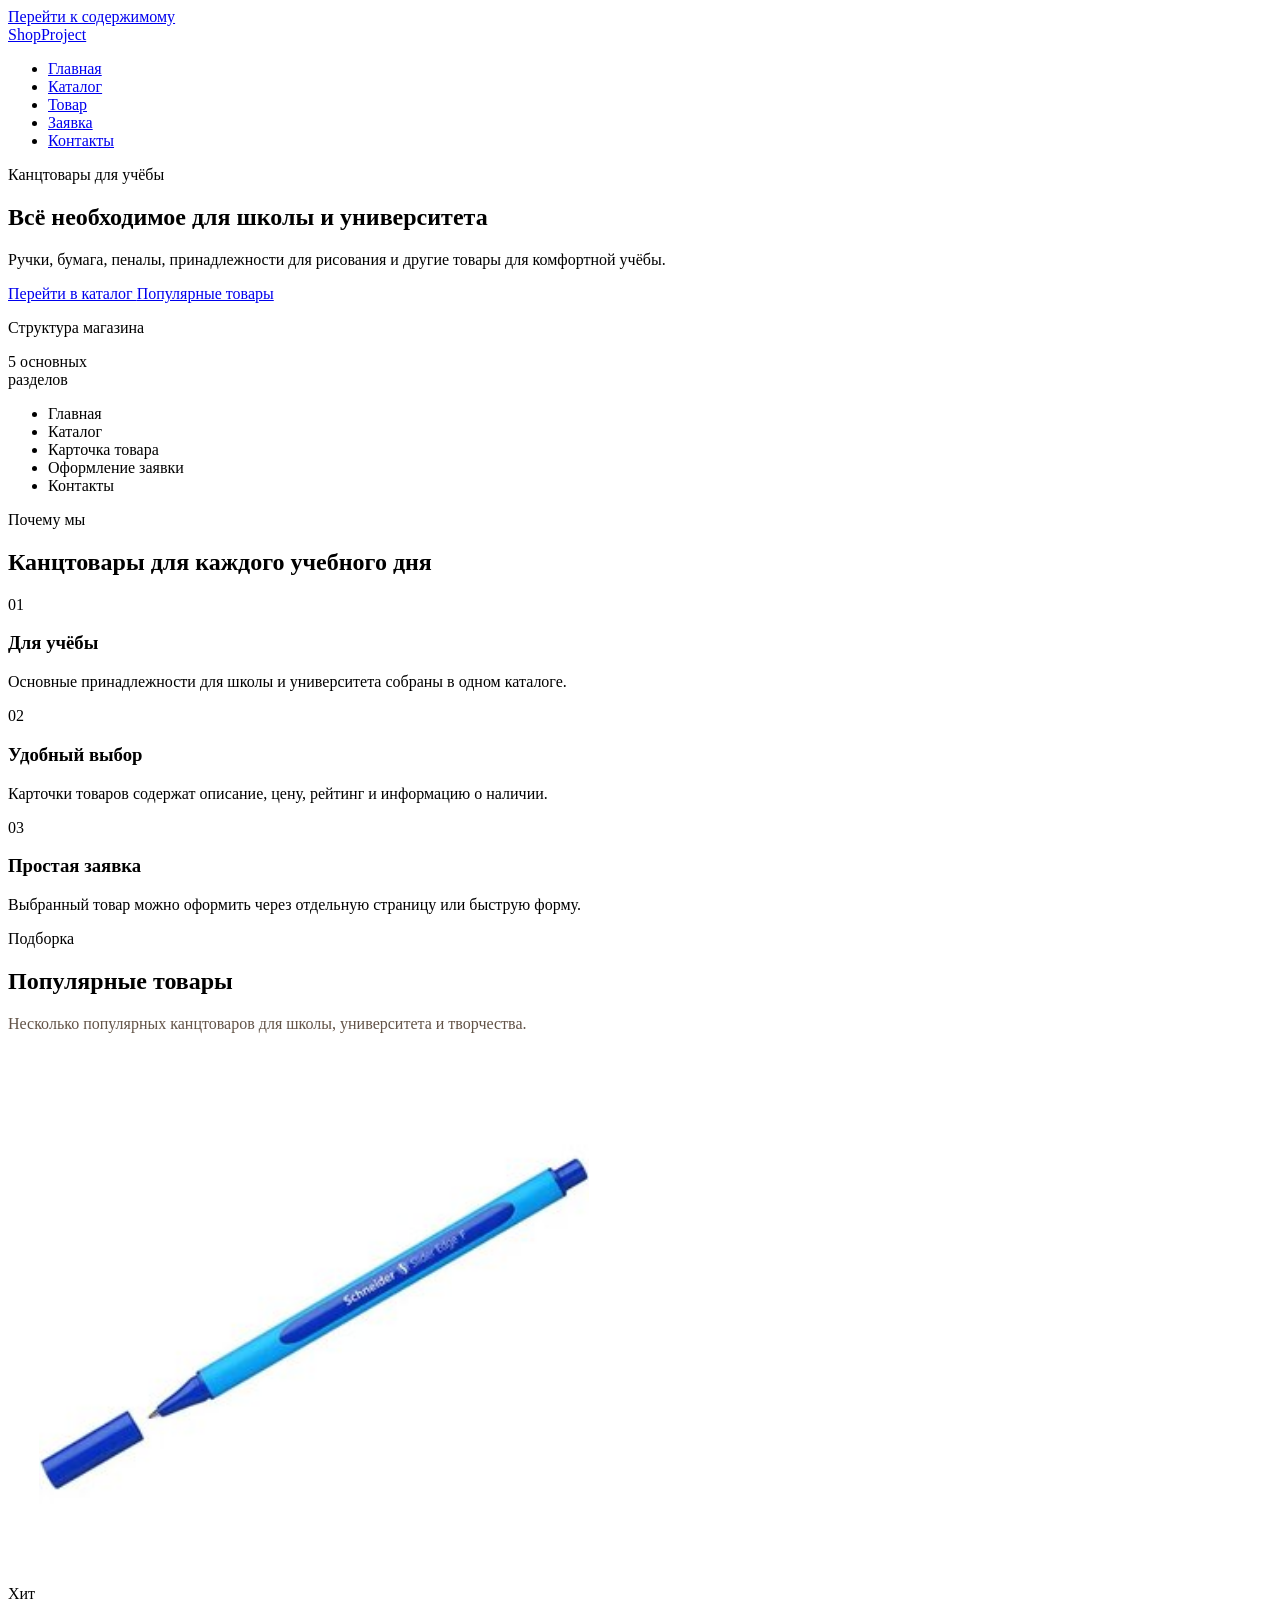
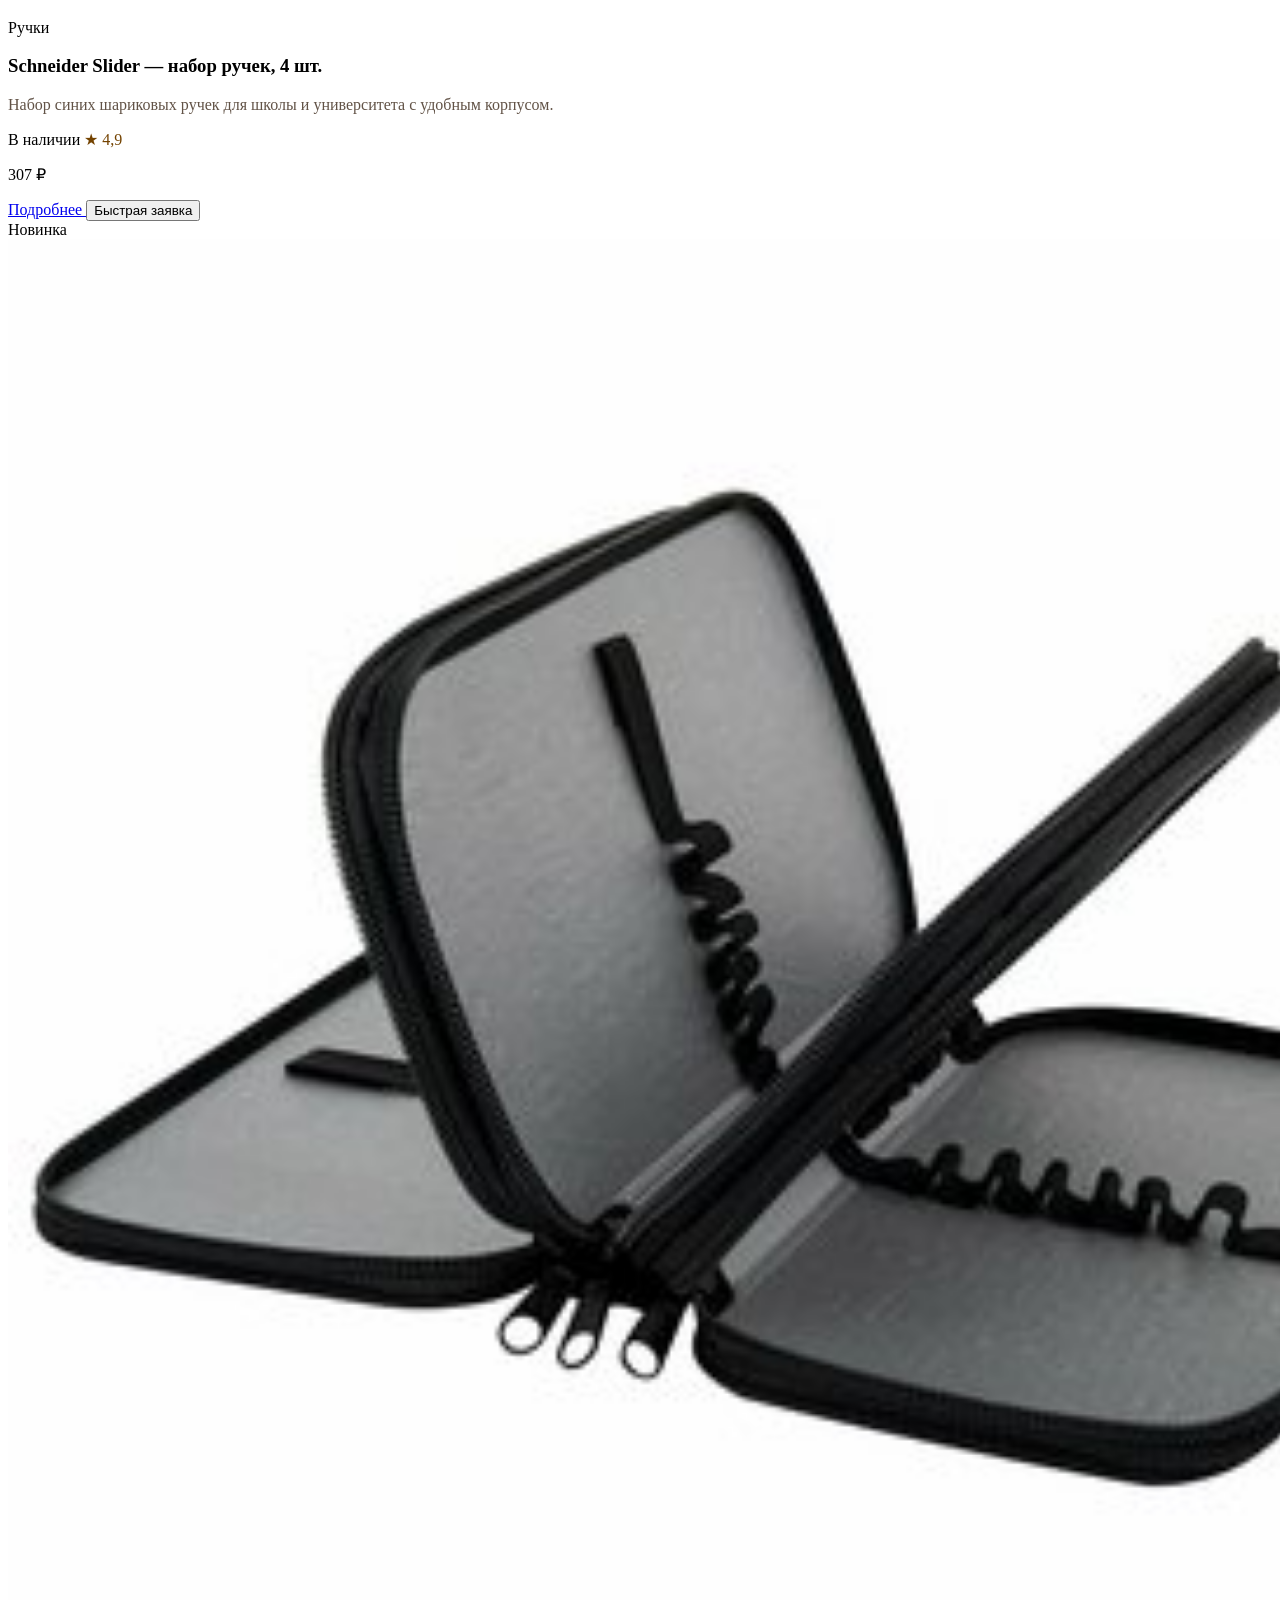
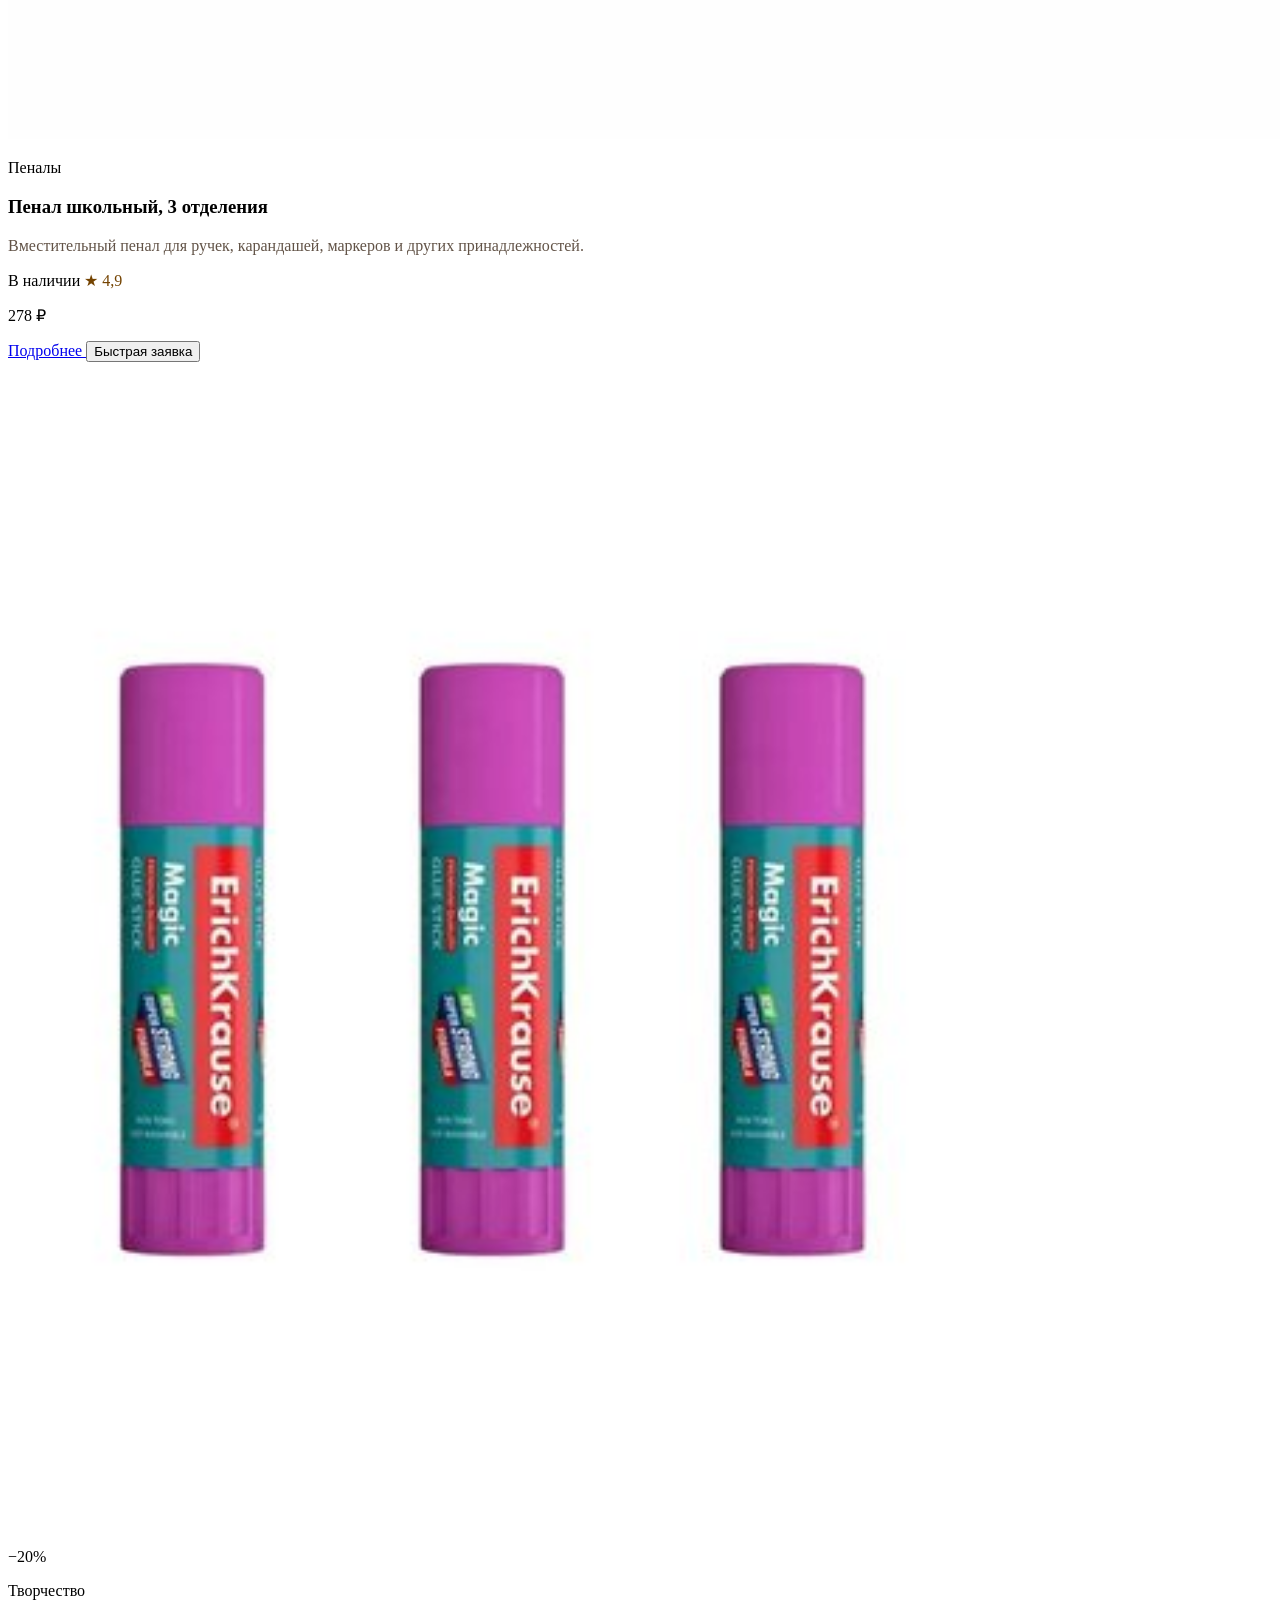
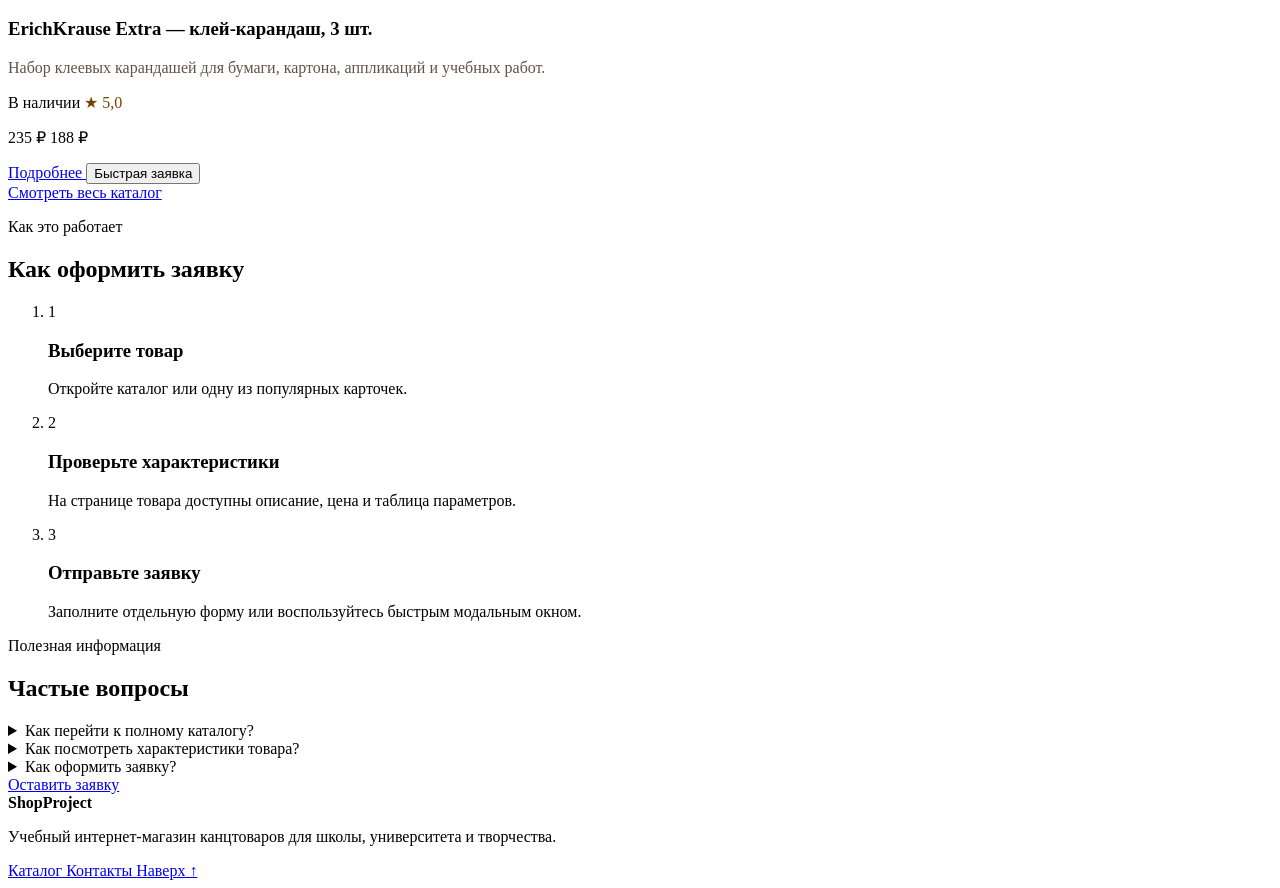
==== commit 1ff7fd53: "merge: resolve conflicts with main" ====
--- a/index.html
+++ b/index.html
@@ -16,10 +16,6 @@
 
   <title>ShopProject — канцтовары для учёбы</title>
 
-  <link
-    rel="stylesheet"
-    href="css/style.css"
-  >
 
   <script
     src="js/main.js"
@@ -332,11 +328,7 @@
           </span>
 
 
-          <img
-            class="product-card__image"
-            src="images/product-1.jpg"
-            alt="Набор синих шариковых ручек Schneider Slider"
-          >
+          <img alt="Набор синих шариковых ручек Schneider Slider" class="product-card__image" decoding="async" height="550" loading="lazy" sizes="(max-width: 639px) calc(100vw - 80px), (max-width: 1023px) calc(50vw - 64px), (max-width: 1279px) 33vw, 25vw" src="images/product-1.jpg" srcset="images/product-1-320.jpg 320w, images/product-1-480.jpg 480w, images/product-1-550.jpg 550w" width="550"/>
 
 
           <p class="product-card__category">
@@ -409,11 +401,7 @@
           </span>
 
 
-          <img
-            class="product-card__image"
-            src="images/product-2.jpg"
-            alt="Школьный пенал с тремя отделениями"
-          >
+          <img alt="Школьный пенал с тремя отделениями" class="product-card__image" decoding="async" height="1500" loading="lazy" sizes="(max-width: 639px) calc(100vw - 80px), (max-width: 1023px) calc(50vw - 64px), (max-width: 1279px) 33vw, 25vw" src="images/product-2.jpg" srcset="images/product-2-320.jpg 320w, images/product-2-480.jpg 480w, images/product-2-960.jpg 960w" width="1500"/>
 
 
           <p class="product-card__category">
@@ -486,11 +474,7 @@
           </span>
 
 
-          <img
-            class="product-card__image"
-            src="images/product-4.jpg"
-            alt="Набор клея-карандаша ErichKrause Extra"
-          >
+          <img alt="Набор клея-карандаша ErichKrause Extra" class="product-card__image" decoding="async" height="1200" loading="lazy" sizes="(max-width: 639px) calc(100vw - 80px), (max-width: 1023px) calc(50vw - 64px), (max-width: 1279px) 33vw, 25vw" src="images/product-4.jpg" srcset="images/product-4-320.jpg 320w, images/product-4-480.jpg 480w, images/product-4-900.jpg 900w" width="900"/>
 
 
           <p class="product-card__category">
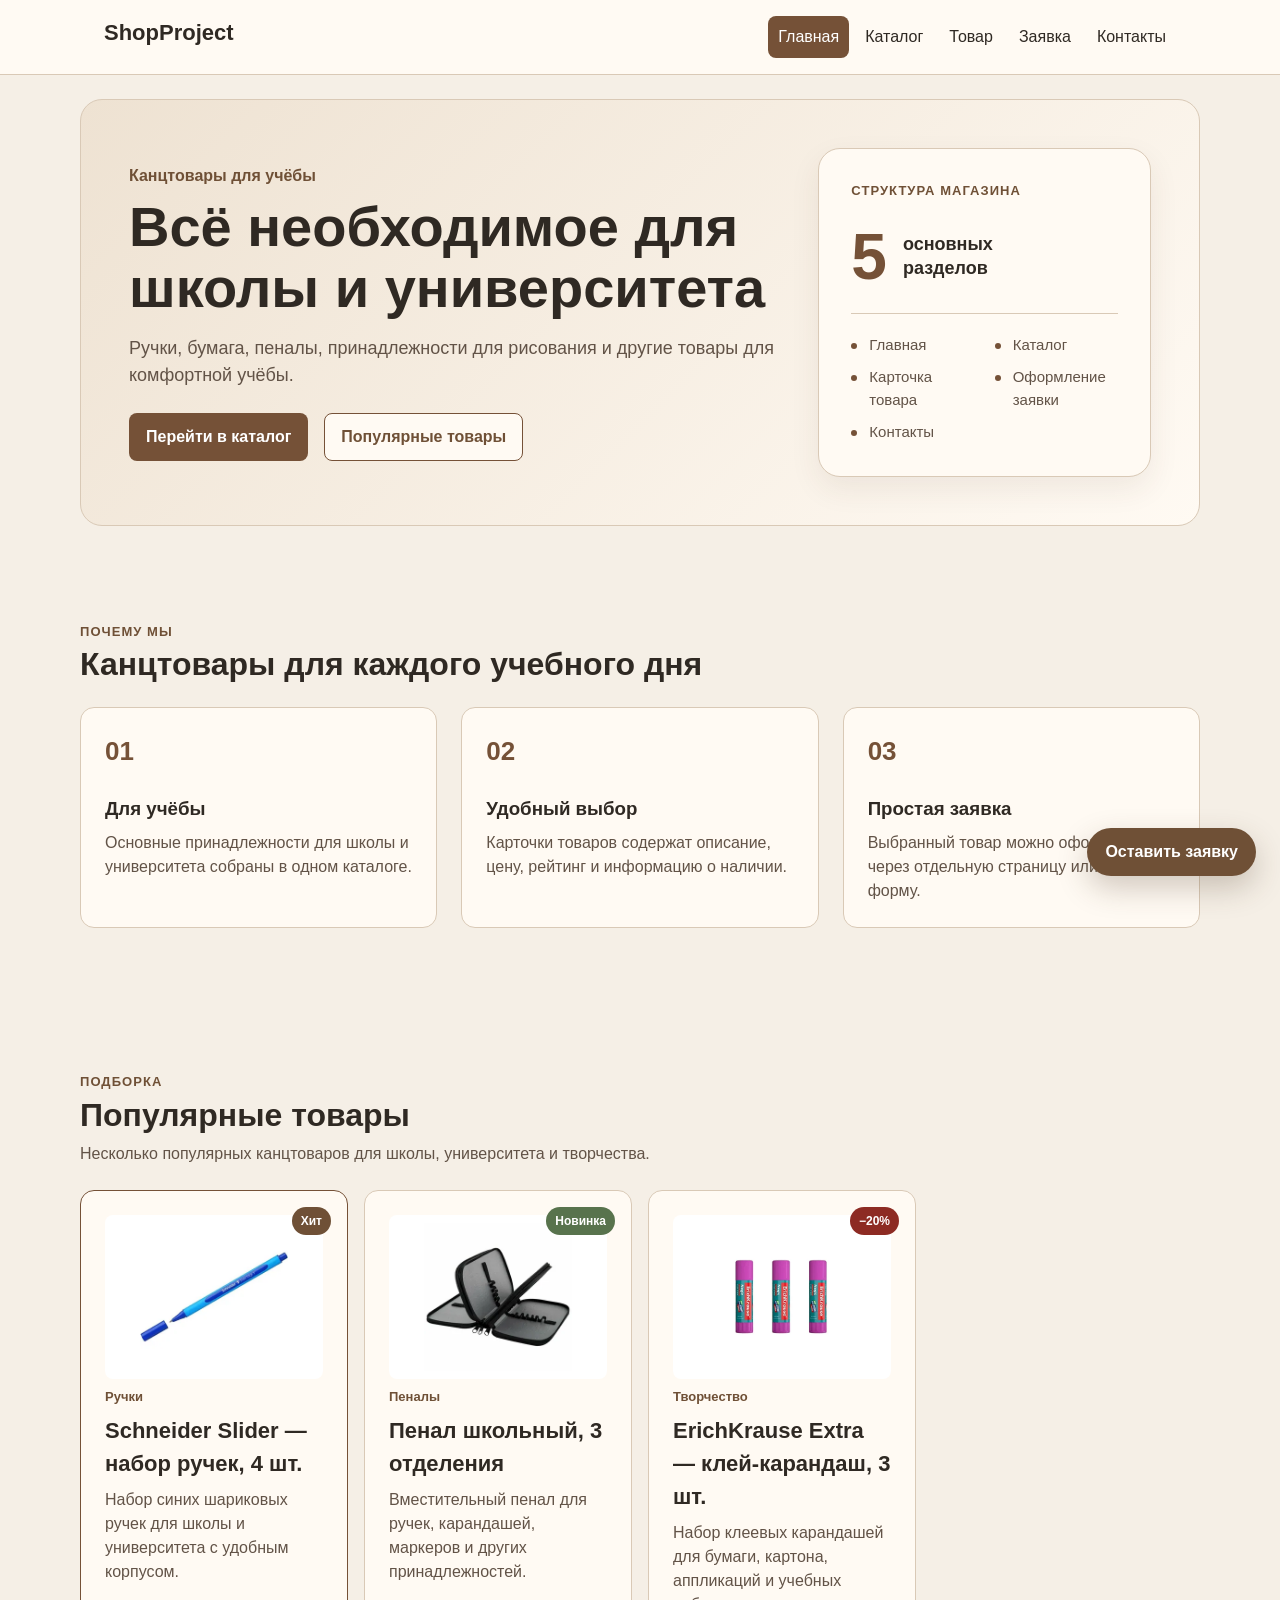
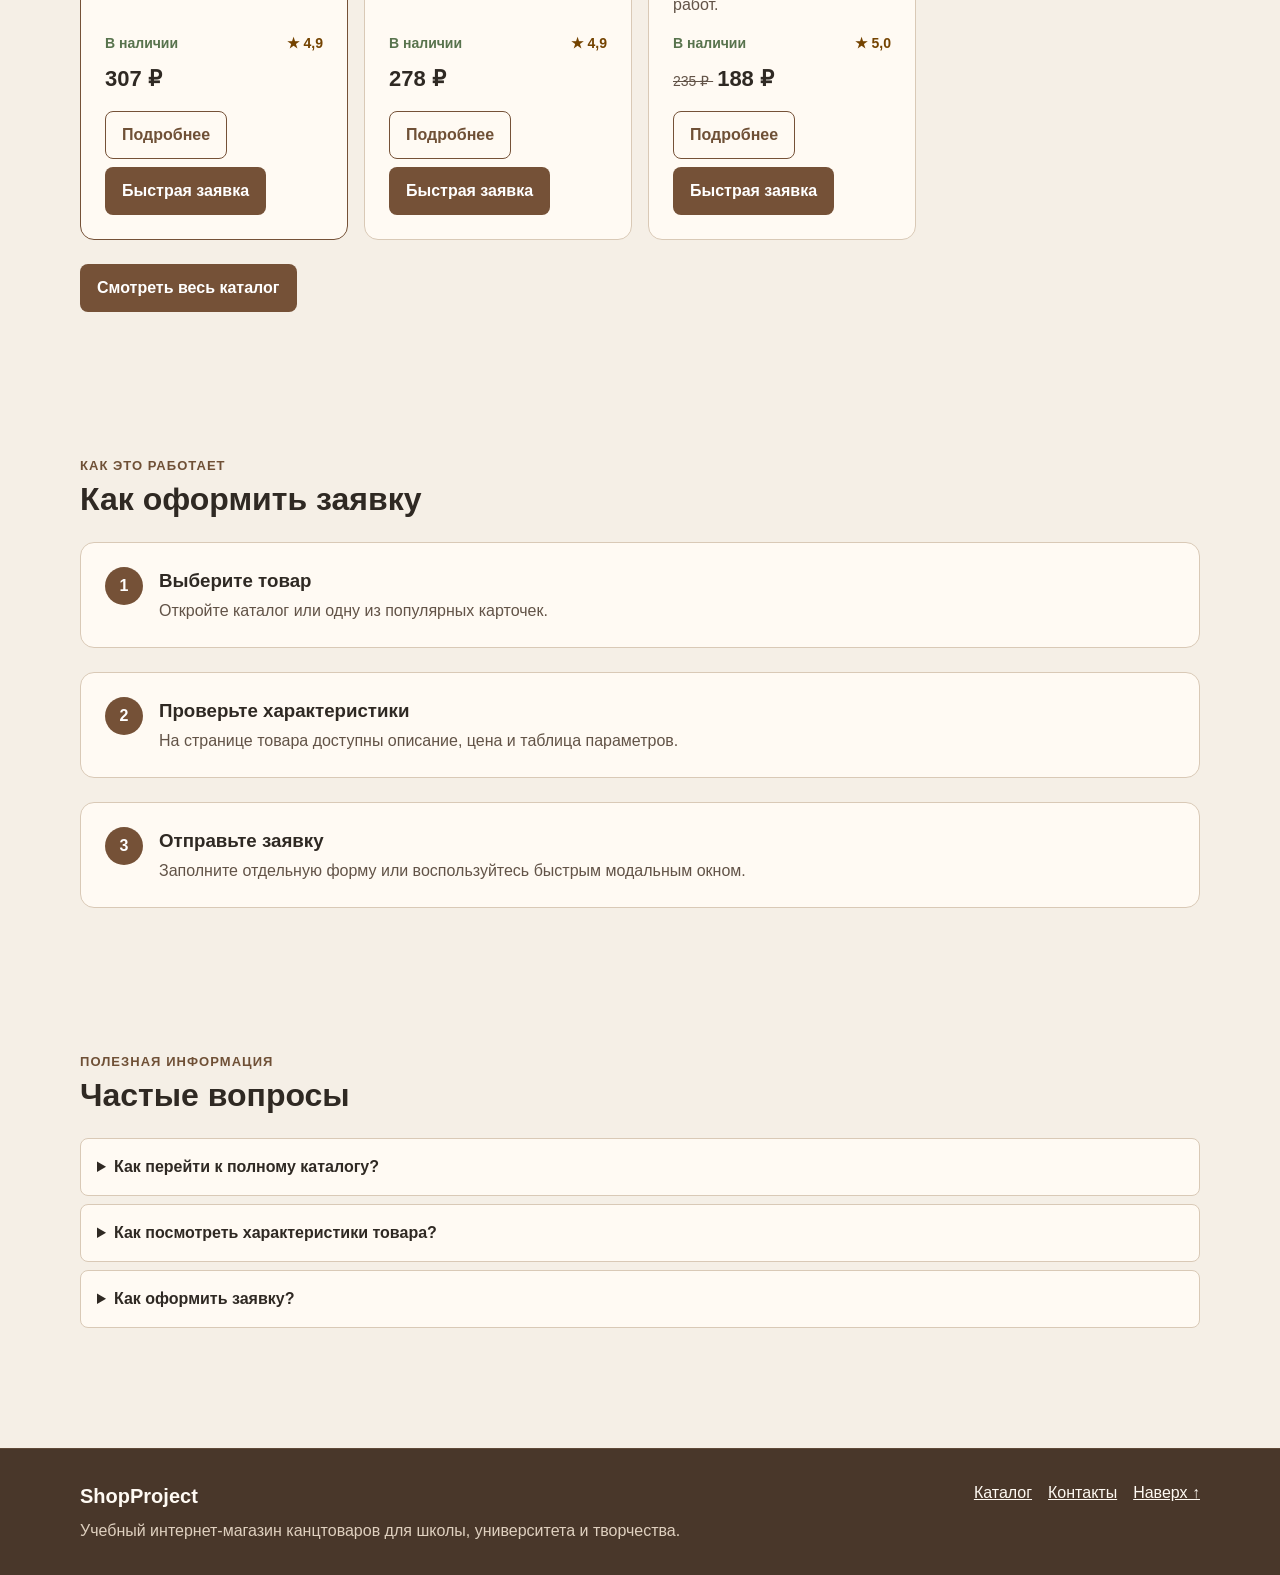
==== commit 49654280: "fix: prepare responsive project for submission" ====
--- a/index.html
+++ b/index.html
@@ -1,1027 +1,505 @@
-﻿<!DOCTYPE html>
+<!DOCTYPE html>
+
 <html lang="ru">
-
 <head>
-  <meta charset="UTF-8">
-
-  <meta
-    name="viewport"
-    content="width=device-width, initial-scale=1.0"
-  >
-
-  <meta
-    name="description"
-    content="ShopProject — учебный интернет-магазин канцтоваров для школы и университета."
-  >
-
-  <title>ShopProject — канцтовары для учёбы</title>
-
-
-  <script
-    src="js/main.js"
-    defer
-  ></script>
-  <link rel="stylesheet" href="css/accessibility.css">
-</head>
-
-
+<meta charset="utf-8"/>
+<meta content="width=device-width, initial-scale=1.0" name="viewport"/>
+<meta content="ShopProject — учебный интернет-магазин канцтоваров для школы и университета." name="description"/>
+<title>ShopProject — канцтовары для учёбы</title>
+<script defer="" src="js/main.js"></script>
+
+<link href="css/style.css" rel="stylesheet"/><link href="css/responsive.css" rel="stylesheet"/><link href="css/accessibility.css" rel="stylesheet"/></head>
 <body id="top">
-
-  <a
-    class="skip-link"
-    href="#main-content"
-  >
+<a class="skip-link" href="#main-content">
     Перейти к содержимому
   </a>
-
-
-
-
-  <header class="site-header">
-
-    <div class="site-header__inner">
-
-      <a
-        class="site-header__logo"
-        href="index.html"
-      >
+<header class="site-header">
+<div class="site-header__inner">
+<a class="site-header__logo" href="index.html">
         ShopProject
       </a>
-
-
-      <nav
-        class="site-nav"
-        aria-label="Основная навигация"
-      >
-
-        <ul class="site-nav__list">
-
-          <li class="site-nav__item">
-            <a
-              class="site-nav__link site-nav__link--active"
-              href="index.html"
-              aria-current="page"
-            >
+<button aria-controls="primary-navigation" aria-expanded="false" class="site-nav__toggle" type="button">Меню</button><nav aria-label="Основная навигация" class="site-nav" id="primary-navigation">
+<ul class="site-nav__list">
+<li class="site-nav__item">
+<a aria-current="page" class="site-nav__link site-nav__link--active" href="index.html">
               Главная
             </a>
-          </li>
-
-          <li class="site-nav__item">
-            <a
-              class="site-nav__link"
-              href="catalog.html"
-            >
+</li>
+<li class="site-nav__item">
+<a class="site-nav__link" href="catalog.html">
               Каталог
             </a>
-          </li>
-
-          <li class="site-nav__item">
-            <a
-              class="site-nav__link"
-              href="product.html"
-            >
+</li>
+<li class="site-nav__item">
+<a class="site-nav__link" href="product.html">
               Товар
             </a>
-          </li>
-
-          <li class="site-nav__item">
-            <a
-              class="site-nav__link"
-              href="order.html"
-            >
+</li>
+<li class="site-nav__item">
+<a class="site-nav__link" href="order.html">
               Заявка
             </a>
-          </li>
-
-          <li class="site-nav__item">
-            <a
-              class="site-nav__link"
-              href="contacts.html"
-            >
+</li>
+<li class="site-nav__item">
+<a class="site-nav__link" href="contacts.html">
               Контакты
             </a>
-          </li>
-
-        </ul>
-
-      </nav>
-
-    </div>
-
-  </header>
-
-
-
-
-  <main id="main-content" tabindex="-1">
-
-
-    <section class="hero">
-
-      <div class="hero__content">
-
-        <p class="hero__eyebrow">
+</li>
+</ul>
+</nav>
+</div>
+</header>
+<main id="main-content" tabindex="-1">
+<section class="hero">
+<div class="hero__content">
+<p class="hero__eyebrow">
           Канцтовары для учёбы
         </p>
-
-        <h1 class="hero__title">
+<h1 class="hero__title">
           Всё необходимое для школы и университета
         </h1>
-
-        <p class="hero__text">
+<p class="hero__text">
           Ручки, бумага, пеналы, принадлежности
           для рисования и другие товары
           для комфортной учёбы.
         </p>
-
-
-        <div class="hero__actions">
-
-          <a
-            class="button button--primary"
-            href="catalog.html"
-          >
+<div class="hero__actions">
+<a class="button button--primary" href="catalog.html">
             Перейти в каталог
           </a>
-
-          <a
-            class="button button--secondary"
-            href="#popular-products"
-          >
+<a class="button button--secondary" href="#popular-products">
             Популярные товары
           </a>
-
-        </div>
-
-      </div>
-
-
-
-      <aside
-        class="hero__panel"
-        aria-label="Структура магазина"
-      >
-
-        <p class="hero__panel-label">
+</div>
+</div>
+<aside aria-label="Структура магазина" class="hero__panel">
+<p class="hero__panel-label">
           Структура магазина
         </p>
-
-
-        <div class="hero__panel-stat">
-
-          <span class="hero__panel-number">
+<div class="hero__panel-stat">
+<span class="hero__panel-number">
             5
           </span>
-
-          <span class="hero__panel-caption">
-            основных<br>
+<span class="hero__panel-caption">
+            основных<br/>
             разделов
           </span>
-
-        </div>
-
-
-        <ul class="hero__panel-list">
-
-          <li class="hero__panel-item">
+</div>
+<ul class="hero__panel-list">
+<li class="hero__panel-item">
             Главная
           </li>
-
-          <li class="hero__panel-item">
+<li class="hero__panel-item">
             Каталог
           </li>
-
-          <li class="hero__panel-item">
+<li class="hero__panel-item">
             Карточка товара
           </li>
-
-          <li class="hero__panel-item">
+<li class="hero__panel-item">
             Оформление заявки
           </li>
-
-          <li class="hero__panel-item">
+<li class="hero__panel-item">
             Контакты
           </li>
-
-        </ul>
-
-      </aside>
-
-    </section>
-
-
-
-    <section class="section">
-
-      <div class="section__heading">
-
-        <p class="section__eyebrow">
+</ul>
+</aside>
+</section>
+<section class="section">
+<div class="section__heading">
+<p class="section__eyebrow">
           Почему мы
         </p>
-
-        <h2 class="section__title">
+<h2 class="section__title">
           Канцтовары для каждого учебного дня
         </h2>
-
-      </div>
-
-
-      <div class="benefits-grid">
-
-        <article class="benefit-card">
-
-          <span class="benefit-card__number">
+</div>
+<div class="benefits-grid">
+<article class="benefit-card">
+<span class="benefit-card__number">
             01
           </span>
-
-          <h3 class="benefit-card__title">
+<h3 class="benefit-card__title">
             Для учёбы
           </h3>
-
-          <p class="benefit-card__text">
+<p class="benefit-card__text">
             Основные принадлежности
             для школы и университета
             собраны в одном каталоге.
           </p>
-
-        </article>
-
-
-        <article class="benefit-card">
-
-          <span class="benefit-card__number">
+</article>
+<article class="benefit-card">
+<span class="benefit-card__number">
             02
           </span>
-
-          <h3 class="benefit-card__title">
+<h3 class="benefit-card__title">
             Удобный выбор
           </h3>
-
-          <p class="benefit-card__text">
+<p class="benefit-card__text">
             Карточки товаров содержат
             описание, цену, рейтинг
             и информацию о наличии.
           </p>
-
-        </article>
-
-
-        <article class="benefit-card">
-
-          <span class="benefit-card__number">
+</article>
+<article class="benefit-card">
+<span class="benefit-card__number">
             03
           </span>
-
-          <h3 class="benefit-card__title">
+<h3 class="benefit-card__title">
             Простая заявка
           </h3>
-
-          <p class="benefit-card__text">
+<p class="benefit-card__text">
             Выбранный товар можно оформить
             через отдельную страницу
             или быструю форму.
           </p>
-
-        </article>
-
-      </div>
-
-    </section>
-
-
-
-    <section
-      class="section"
-      id="popular-products"
-    >
-
-      <div class="section__heading">
-
-        <p class="section__eyebrow">
+</article>
+</div>
+</section>
+<section class="section" id="popular-products">
+<div class="section__heading">
+<p class="section__eyebrow">
           Подборка
         </p>
-
-        <h2 class="section__title">
+<h2 class="section__title">
           Популярные товары
         </h2>
-
-        <p class="section__text">
+<p class="section__text">
           Несколько популярных канцтоваров
           для школы, университета и творчества.
         </p>
-
-      </div>
-
-
-      <div class="products-grid">
-
-
-
-        <article
-          class="product-card product-card--featured"
-        >
-
-          <span
-            class="product-card__badge product-card__badge--hit"
-          >
+</div>
+<div class="products-grid">
+<article class="product-card product-card--featured">
+<span class="product-card__badge product-card__badge--hit">
             Хит
           </span>
-
-
-          <img alt="Набор синих шариковых ручек Schneider Slider" class="product-card__image" decoding="async" height="550" loading="lazy" sizes="(max-width: 639px) calc(100vw - 80px), (max-width: 1023px) calc(50vw - 64px), (max-width: 1279px) 33vw, 25vw" src="images/product-1.jpg" srcset="images/product-1-320.jpg 320w, images/product-1-480.jpg 480w, images/product-1-550.jpg 550w" width="550"/>
-
-
-          <p class="product-card__category">
+<picture class="product-card__picture"><source sizes="(min-width: 1280px) 240px, (min-width: 1024px) 290px, (min-width: 640px) 45vw, 88vw" srcset="images/product-1-320.webp 320w, images/product-1-480.webp 480w, images/product-1-550.webp 550w" type="image/webp"/><img alt="Набор синих шариковых ручек Schneider Slider" class="product-card__image" decoding="async" height="550" loading="lazy" sizes="(min-width: 1280px) 240px, (min-width: 1024px) 290px, (min-width: 640px) 45vw, 88vw" src="images/product-1.jpg" srcset="images/product-1-320.jpg 320w, images/product-1-480.jpg 480w, images/product-1-550.jpg 550w" width="550"/></picture>
+<p class="product-card__category">
             Ручки
           </p>
-
-
-          <h3 class="product-card__title">
+<h3 class="product-card__title">
             Schneider Slider — набор ручек, 4 шт.
           </h3>
-
-
-          <p class="product-card__description">
+<p class="product-card__description">
             Набор синих шариковых ручек
             для школы и университета
             с удобным корпусом.
           </p>
-
-
-          <div class="product-card__meta">
-
-            <span class="product-card__availability">
+<div class="product-card__meta">
+<span class="product-card__availability">
               В наличии
             </span>
-
-            <span class="product-card__rating">
+<span class="product-card__rating">
               ★ 4,9
             </span>
-
-          </div>
-
-
-          <p class="product-card__price">
+</div>
+<p class="product-card__price">
             307 ₽
           </p>
-
-
-          <div class="product-card__actions">
-
-            <a
-              class="button button--secondary"
-              href="product.html"
-            >
+<div class="product-card__actions">
+<a class="button button--secondary" href="product.html">
               Подробнее
             </a>
-
-            <button
-              class="button button--primary product-card__button"
-              type="button"
-              data-product="Schneider Slider — набор ручек, 4 шт."
-            >
+<button class="button button--primary product-card__button" data-product="Schneider Slider — набор ручек, 4 шт." type="button">
               Быстрая заявка
             </button>
-
-          </div>
-
-        </article>
-
-
-
-
-        <article
-          class="product-card product-card--new"
-        >
-
-          <span
-            class="product-card__badge product-card__badge--new"
-          >
+</div>
+</article>
+<article class="product-card product-card--new">
+<span class="product-card__badge product-card__badge--new">
             Новинка
           </span>
-
-
-          <img alt="Школьный пенал с тремя отделениями" class="product-card__image" decoding="async" height="1500" loading="lazy" sizes="(max-width: 639px) calc(100vw - 80px), (max-width: 1023px) calc(50vw - 64px), (max-width: 1279px) 33vw, 25vw" src="images/product-2.jpg" srcset="images/product-2-320.jpg 320w, images/product-2-480.jpg 480w, images/product-2-960.jpg 960w" width="1500"/>
-
-
-          <p class="product-card__category">
+<picture class="product-card__picture"><source sizes="(min-width: 1280px) 240px, (min-width: 1024px) 290px, (min-width: 640px) 45vw, 88vw" srcset="images/product-2-320.webp 320w, images/product-2-480.webp 480w, images/product-2-960.webp 960w" type="image/webp"/><img alt="Школьный пенал с тремя отделениями" class="product-card__image" decoding="async" height="1500" loading="lazy" sizes="(min-width: 1280px) 240px, (min-width: 1024px) 290px, (min-width: 640px) 45vw, 88vw" src="images/product-2.jpg" srcset="images/product-2-320.jpg 320w, images/product-2-480.jpg 480w, images/product-2-960.jpg 960w" width="1500"/></picture>
+<p class="product-card__category">
             Пеналы
           </p>
-
-
-          <h3 class="product-card__title">
+<h3 class="product-card__title">
             Пенал школьный, 3 отделения
           </h3>
-
-
-          <p class="product-card__description">
+<p class="product-card__description">
             Вместительный пенал
             для ручек, карандашей,
             маркеров и других принадлежностей.
           </p>
-
-
-          <div class="product-card__meta">
-
-            <span class="product-card__availability">
+<div class="product-card__meta">
+<span class="product-card__availability">
               В наличии
             </span>
-
-            <span class="product-card__rating">
+<span class="product-card__rating">
               ★ 4,9
             </span>
-
-          </div>
-
-
-          <p class="product-card__price">
+</div>
+<p class="product-card__price">
             278 ₽
           </p>
-
-
-          <div class="product-card__actions">
-
-            <a
-              class="button button--secondary"
-              href="product.html"
-            >
+<div class="product-card__actions">
+<a class="button button--secondary" href="product.html">
               Подробнее
             </a>
-
-            <button
-              class="button button--primary product-card__button"
-              type="button"
-              data-product="Пенал школьный, 3 отделения"
-            >
+<button class="button button--primary product-card__button" data-product="Пенал школьный, 3 отделения" type="button">
               Быстрая заявка
             </button>
-
-          </div>
-
-        </article>
-
-
-
-
-        <article
-          class="product-card product-card--discount"
-        >
-
-          <span
-            class="product-card__badge product-card__badge--discount"
-          >
+</div>
+</article>
+<article class="product-card product-card--discount">
+<span class="product-card__badge product-card__badge--discount">
             −20%
           </span>
-
-
-          <img alt="Набор клея-карандаша ErichKrause Extra" class="product-card__image" decoding="async" height="1200" loading="lazy" sizes="(max-width: 639px) calc(100vw - 80px), (max-width: 1023px) calc(50vw - 64px), (max-width: 1279px) 33vw, 25vw" src="images/product-4.jpg" srcset="images/product-4-320.jpg 320w, images/product-4-480.jpg 480w, images/product-4-900.jpg 900w" width="900"/>
-
-
-          <p class="product-card__category">
+<picture class="product-card__picture"><source sizes="(min-width: 1280px) 240px, (min-width: 1024px) 290px, (min-width: 640px) 45vw, 88vw" srcset="images/product-4-320.webp 320w, images/product-4-480.webp 480w, images/product-4-900.webp 900w" type="image/webp"/><img alt="Набор клея-карандаша ErichKrause Extra" class="product-card__image" decoding="async" height="1200" loading="lazy" sizes="(min-width: 1280px) 240px, (min-width: 1024px) 290px, (min-width: 640px) 45vw, 88vw" src="images/product-4.jpg" srcset="images/product-4-320.jpg 320w, images/product-4-480.jpg 480w, images/product-4-900.jpg 900w" width="900"/></picture>
+<p class="product-card__category">
             Творчество
           </p>
-
-
-          <h3 class="product-card__title">
+<h3 class="product-card__title">
             ErichKrause Extra — клей-карандаш, 3 шт.
           </h3>
-
-
-          <p class="product-card__description">
+<p class="product-card__description">
             Набор клеевых карандашей
             для бумаги, картона,
             аппликаций и учебных работ.
           </p>
-
-
-          <div class="product-card__meta">
-
-            <span class="product-card__availability">
+<div class="product-card__meta">
+<span class="product-card__availability">
               В наличии
             </span>
-
-            <span class="product-card__rating">
+<span class="product-card__rating">
               ★ 5,0
             </span>
-
-          </div>
-
-
-          <p class="product-card__price">
-
-            <span class="product-card__old-price">
+</div>
+<p class="product-card__price">
+<span class="product-card__old-price">
               235 ₽
             </span>
 
             188 ₽
 
           </p>
-
-
-          <div class="product-card__actions">
-
-            <a
-              class="button button--secondary"
-              href="product.html"
-            >
+<div class="product-card__actions">
+<a class="button button--secondary" href="product.html">
               Подробнее
             </a>
-
-            <button
-              class="button button--primary product-card__button"
-              type="button"
-              data-product="ErichKrause Extra — клей-карандаш, 3 шт."
-            >
+<button class="button button--primary product-card__button" data-product="ErichKrause Extra — клей-карандаш, 3 шт." type="button">
               Быстрая заявка
             </button>
-
-          </div>
-
-        </article>
-
-      </div>
-
-
-      <div class="hero__actions">
-
-        <a
-          class="button button--primary"
-          href="catalog.html"
-        >
+</div>
+</article>
+</div>
+<div class="hero__actions">
+<a class="button button--primary" href="catalog.html">
           Смотреть весь каталог
         </a>
-
-      </div>
-
-    </section>
-
-
-
-
-    <section class="section">
-
-      <div class="section__heading">
-
-        <p class="section__eyebrow">
+</div>
+</section>
+<section class="section">
+<div class="section__heading">
+<p class="section__eyebrow">
           Как это работает
         </p>
-
-        <h2 class="section__title">
+<h2 class="section__title">
           Как оформить заявку
         </h2>
-
-      </div>
-
-
-      <ol class="steps-list">
-
-        <li class="steps-list__item">
-
-          <span class="steps-list__number">
+</div>
+<ol class="steps-list">
+<li class="steps-list__item">
+<span class="steps-list__number">
             1
           </span>
-
-          <div>
-
-            <h3 class="steps-list__title">
+<div>
+<h3 class="steps-list__title">
               Выберите товар
             </h3>
-
-            <p class="steps-list__text">
+<p class="steps-list__text">
               Откройте каталог
               или одну из популярных карточек.
             </p>
-
-          </div>
-
-        </li>
-
-
-        <li class="steps-list__item">
-
-          <span class="steps-list__number">
+</div>
+</li>
+<li class="steps-list__item">
+<span class="steps-list__number">
             2
           </span>
-
-          <div>
-
-            <h3 class="steps-list__title">
+<div>
+<h3 class="steps-list__title">
               Проверьте характеристики
             </h3>
-
-            <p class="steps-list__text">
+<p class="steps-list__text">
               На странице товара доступны
               описание, цена и таблица параметров.
             </p>
-
-          </div>
-
-        </li>
-
-
-        <li class="steps-list__item">
-
-          <span class="steps-list__number">
+</div>
+</li>
+<li class="steps-list__item">
+<span class="steps-list__number">
             3
           </span>
-
-          <div>
-
-            <h3 class="steps-list__title">
+<div>
+<h3 class="steps-list__title">
               Отправьте заявку
             </h3>
-
-            <p class="steps-list__text">
+<p class="steps-list__text">
               Заполните отдельную форму
               или воспользуйтесь
               быстрым модальным окном.
             </p>
-
-          </div>
-
-        </li>
-
-      </ol>
-
-    </section>
-
-
-
-
-    <section class="section">
-
-      <div class="section__heading">
-
-        <p class="section__eyebrow">
+</div>
+</li>
+</ol>
+</section>
+<section class="section">
+<div class="section__heading">
+<p class="section__eyebrow">
           Полезная информация
         </p>
-
-        <h2 class="section__title">
+<h2 class="section__title">
           Частые вопросы
         </h2>
-
-      </div>
-
-
-      <div class="faq-list">
-
-        <details class="faq-item">
-
-          <summary class="faq-item__question">
+</div>
+<div class="faq-list">
+<details class="faq-item">
+<summary class="faq-item__question">
             Как перейти к полному каталогу?
           </summary>
-
-          <p class="faq-item__answer">
+<p class="faq-item__answer">
             Используйте пункт «Каталог»
             в верхнем меню
             или кнопку «Смотреть весь каталог».
           </p>
-
-        </details>
-
-
-        <details class="faq-item">
-
-          <summary class="faq-item__question">
+</details>
+<details class="faq-item">
+<summary class="faq-item__question">
             Как посмотреть характеристики товара?
           </summary>
-
-          <p class="faq-item__answer">
+<p class="faq-item__answer">
             Откройте страницу товара
             с помощью кнопки «Подробнее».
             Там находится таблица характеристик.
           </p>
-
-        </details>
-
-
-        <details class="faq-item">
-
-          <summary class="faq-item__question">
+</details>
+<details class="faq-item">
+<summary class="faq-item__question">
             Как оформить заявку?
           </summary>
-
-          <p class="faq-item__answer">
+<p class="faq-item__answer">
             Можно перейти на страницу «Заявка»
             или использовать кнопку
             «Быстрая заявка» в карточке товара.
           </p>
-
-        </details>
-
-      </div>
-
-    </section>
-
-  </main>
-
-
-
-  <dialog
-    class="order-dialog"
-    id="order-dialog" aria-labelledby="order-dialog-title"
-  >
-
-    <div class="order-dialog__header">
-
-      <div>
-
-        <p class="order-dialog__eyebrow">
+</details>
+</div>
+</section>
+</main>
+<dialog aria-labelledby="order-dialog-title" class="order-dialog" id="order-dialog">
+<div class="order-dialog__header">
+<div>
+<p class="order-dialog__eyebrow">
           Быстрая заявка
         </p>
-
-        <h2 class="order-dialog__title" id="order-dialog-title">
+<h2 class="order-dialog__title" id="order-dialog-title">
           Оформить товар
         </h2>
-
-      </div>
-
-
-      <button
-        class="order-dialog__close"
-        id="close-order-dialog"
-        type="button"
-        aria-label="Закрыть окно"
-      ><span aria-hidden="true">×</span></button>
-
-    </div>
-
-
-    <form
-      class="order-form"
-      id="order-form"
-      action="#"
-      method="post"
-    >
+</div>
+<button aria-label="Закрыть окно" class="order-dialog__close" id="close-order-dialog" type="button"><span aria-hidden="true">×</span></button>
+</div>
+<form action="#" class="order-form" id="order-form" method="post">
 <p class="form-note">
   Поля, отмеченные звёздочкой (*), обязательны для заполнения.
 </p>
-
-
-      <p
-        class="order-form__notice"
-        id="selected-product-text"
-      >
+<p class="order-form__notice" id="selected-product-text">
         Выбранный товар будет указан автоматически.
       </p>
-
-
-      <input
-        id="selected-product"
-        name="product"
-        type="hidden"
-      >
-
-
-
-      <div class="order-form__field">
-
-        <label
-          class="order-form__label"
-          for="order-name"
-        >
+<input id="selected-product" name="product" type="hidden"/>
+<div class="order-form__field">
+<label class="order-form__label" for="order-name">
           Имя *
         </label>
-
-        <input
-          class="order-form__input"
-          id="order-name"
-          name="name"
-          type="text"
-          minlength="2"
-          autocomplete="given-name"
-          required
-        >
-
-      </div>
-
-
-
-
-      <div class="order-form__field">
-
-        <label
-          class="order-form__label"
-          for="order-email"
-        >
+<input autocomplete="given-name" class="order-form__input" id="order-name" minlength="2" name="name" required="" type="text"/>
+</div>
+<div class="order-form__field">
+<label class="order-form__label" for="order-email">
           E-mail *
         </label>
-
-        <input
-          class="order-form__input"
-          id="order-email"
-          name="email"
-          type="email"
-          autocomplete="email"
-          required
-        >
-
-      </div>
-
-
-
-      <div class="order-form__field">
-
-        <label
-          class="order-form__label"
-          for="order-phone"
-        >
+<input autocomplete="email" class="order-form__input" id="order-email" name="email" required="" type="email"/>
+</div>
+<div class="order-form__field">
+<label class="order-form__label" for="order-phone">
           Телефон *
         </label>
-
-        <input
-          class="order-form__input"
-          id="order-phone"
-          name="phone"
-          type="tel"
-          placeholder="+7 (900) 000-00-00"
-          required
-        >
-
-      </div>
-
-
-
-      <div class="order-form__field">
-
-        <label
-          class="order-form__label"
-          for="order-topic"
-        >
+<input class="order-form__input" id="order-phone" name="phone" placeholder="+7 (900) 000-00-00" required="" type="tel"/>
+</div>
+<div class="order-form__field">
+<label class="order-form__label" for="order-topic">
           Тема заявки *
         </label>
-
-        <select
-          class="order-form__select"
-          id="order-topic"
-          name="topic"
-          required
-        >
-
-          <option value="">
+<select class="order-form__select" id="order-topic" name="topic" required="">
+<option value="">
             Выберите тему
           </option>
-
-          <option value="order">
+<option value="order">
             Заказ товара
           </option>
-
-          <option value="consultation">
+<option value="consultation">
             Консультация
           </option>
-
-          <option value="delivery">
+<option value="delivery">
             Вопрос по доставке
           </option>
-
-        </select>
-
-      </div>
-
-
-      <!-- Комментарий -->
-
-      <div class="order-form__field">
-
-        <label
-          class="order-form__label"
-          for="order-comment"
-        >
+</select>
+</div>
+
+<div class="order-form__field">
+<label class="order-form__label" for="order-comment">
           Комментарий
         </label>
-
-        <textarea
-          class="order-form__textarea"
-          id="order-comment"
-          name="comment"
-          rows="4"
-          placeholder="Дополнительная информация"
-        ></textarea>
-
-      </div>
-
-
-
-      <div
-        class="order-form__field order-form__field--checkbox"
-      >
-
-        <label
-          class="order-form__checkbox-label"
-          for="order-agreement"
-        >
-
-          <input
-            id="order-agreement"
-            name="agreement"
-            type="checkbox"
-            required
-          >
+<textarea class="order-form__textarea" id="order-comment" name="comment" placeholder="Дополнительная информация" rows="4"></textarea>
+</div>
+<div class="order-form__field order-form__field--checkbox">
+<label class="order-form__checkbox-label" for="order-agreement">
+<input id="order-agreement" name="agreement" required="" type="checkbox"/>
 
           Я согласен на обработку персональных данных *
 
         </label>
-
-      </div>
-
-
-
-      <div class="order-form__actions">
-
-        <button
-          class="button button--primary"
-          type="submit"
-        >
+</div>
+<div class="order-form__actions">
+<button class="button button--primary" type="submit">
           Отправить заявку
         </button>
-
-        <button
-          class="button button--secondary"
-          id="cancel-order-dialog"
-          type="button"
-        >
+<button class="button button--secondary" id="cancel-order-dialog" type="button">
           Отмена
         </button>
-
-      </div>
-
-    </form>
-
-  </dialog>
-
-
-
-  <p
-    class="success-message"
-    id="success-message"
-    role="status"
-    hidden
-  >
+</div>
+</form>
+</dialog>
+<p class="success-message" hidden="" id="success-message" role="status">
     ✓ Заявка успешно отправлена!
     Спасибо, мы получили ваши данные.
   </p>
-
-
-
-  <a
-    class="floating-action"
-    href="order.html"
-   
-  >
+<a class="floating-action" href="order.html">
     Оставить заявку
   </a>
-
-
-  <footer class="site-footer">
-
-    <div class="site-footer__inner">
-
-      <div>
-
-        <strong class="site-footer__logo">
+<footer class="site-footer">
+<div class="site-footer__inner">
+<div>
+<strong class="site-footer__logo">
           ShopProject
         </strong>
-
-        <p class="site-footer__text">
+<p class="site-footer__text">
           Учебный интернет-магазин канцтоваров
           для школы, университета и творчества.
         </p>
-
-      </div>
-
-
-      <nav
-        class="site-footer__nav"
-        aria-label="Дополнительная навигация"
-      >
-
-        <a
-          class="site-footer__link"
-          href="catalog.html"
-        >
+</div>
+<nav aria-label="Дополнительная навигация" class="site-footer__nav">
+<a class="site-footer__link" href="catalog.html">
           Каталог
         </a>
-
-        <a
-          class="site-footer__link"
-          href="contacts.html"
-        >
+<a class="site-footer__link" href="contacts.html">
           Контакты
         </a>
-
-        <a
-          class="site-footer__link"
-          href="#top"
-        >
+<a class="site-footer__link" href="#top">
           Наверх ↑
         </a>
-
-      </nav>
-
-    </div>
-
-  </footer>
-
+</nav>
+</div>
+</footer>
 </body>
-
 </html>
+
--- a/css/style.css
+++ b/css/style.css
@@ -0,0 +1,1576 @@
+:root {
+  --color-bg: #f5efe6;
+  --color-surface: #fffaf3;
+  --color-surface-soft: #eee2d2;
+  --color-surface-strong: #e4d4c0;
+
+  --color-text: #2f2923;
+  --color-muted: #75695d;
+
+  --color-primary: #9a7552;
+  --color-primary-dark: #6f5036;
+  --color-primary-soft: #eadbc8;
+
+  --color-border: #d9c9b6;
+
+  --color-success: #58734d;
+  --color-success-bg: #edf3e9;
+
+  --color-warning: #9a6a20;
+
+  --color-danger: #a84c3d;
+  --color-danger-bg: #f9e9e5;
+
+  --color-white: #ffffff;
+
+  --space-xs: 4px;
+  --space-sm: 8px;
+  --space-md: 16px;
+  --space-lg: 24px;
+  --space-xl: 32px;
+  --space-2xl: 48px;
+
+  --radius-sm: 8px;
+  --radius-md: 14px;
+  --radius-lg: 22px;
+
+  --container-width: 1120px;
+}
+
+* {
+  box-sizing: border-box;
+}
+
+html {
+  min-height: 100%;
+  scroll-behavior: smooth;
+}
+
+body {
+  display: flex;
+  flex-direction: column;
+
+  min-height: 100vh;
+
+  margin: 0;
+
+  font-family: Arial, sans-serif;
+  line-height: 1.5;
+
+  color: var(--color-text);
+  background-color: var(--color-bg);
+}
+
+main {
+  flex: 1 0 auto;
+
+  width: 100%;
+
+  padding: var(--space-lg);
+}
+
+img {
+  max-width: 100%;
+}
+
+a {
+  color: var(--color-primary-dark);
+}
+
+a:hover {
+  color: var(--color-primary);
+}
+
+a:focus-visible,
+button:focus-visible,
+input:focus-visible,
+select:focus-visible,
+textarea:focus-visible,
+summary:focus-visible {
+  outline: 3px solid var(--color-primary);
+  outline-offset: 3px;
+}
+
+.skip-link {
+  position: fixed;
+
+  top: var(--space-sm);
+  left: var(--space-sm);
+
+  z-index: 1000;
+
+  padding: var(--space-sm) var(--space-md);
+
+  color: var(--color-white);
+  background-color: var(--color-primary-dark);
+
+  border-radius: var(--radius-sm);
+
+  text-decoration: none;
+
+  transform: translateY(-160%);
+}
+
+.skip-link:focus {
+  transform: translateY(0);
+}
+
+.site-header {
+  position: sticky;
+
+  top: 0;
+
+  z-index: 100;
+
+  flex-shrink: 0;
+
+  background-color: rgba(255, 250, 243, 0.97);
+
+  border-bottom: 1px solid var(--color-border);
+}
+
+.site-header__inner {
+  display: flex;
+
+  align-items: center;
+  justify-content: space-between;
+
+  gap: var(--space-lg);
+
+  max-width: var(--container-width);
+
+  margin: 0 auto;
+
+  padding: var(--space-md) var(--space-lg);
+}
+
+.site-header__logo {
+  color: var(--color-text);
+
+  font-size: 22px;
+  font-weight: 800;
+
+  text-decoration: none;
+}
+
+.site-header__logo:hover {
+  color: var(--color-primary-dark);
+}
+
+.site-nav__list {
+  display: flex;
+
+  flex-wrap: wrap;
+  align-items: center;
+
+  gap: var(--space-sm);
+
+  margin: 0;
+  padding: 0;
+
+  list-style: none;
+}
+
+.site-nav__item {
+  margin: 0;
+}
+
+.site-nav__link {
+  display: inline-block;
+
+  padding: 9px 13px;
+
+  color: var(--color-text);
+
+  text-decoration: none;
+
+  border-radius: var(--radius-sm);
+}
+
+.site-nav__link:hover {
+  color: var(--color-primary-dark);
+
+  background-color: var(--color-primary-soft);
+}
+
+.site-nav__link--active {
+  color: var(--color-white);
+
+  background-color: var(--color-primary);
+}
+
+.site-nav__link--active:hover {
+  color: var(--color-white);
+
+  background-color: var(--color-primary-dark);
+}
+
+.section {
+  max-width: var(--container-width);
+
+  margin: 0 auto var(--space-2xl);
+}
+
+.section--compact {
+  margin-bottom: var(--space-xl);
+}
+
+.section__heading {
+  margin-bottom: var(--space-lg);
+}
+
+.section__eyebrow {
+  margin: 0 0 var(--space-xs);
+
+  color: var(--color-primary-dark);
+
+  font-size: 13px;
+  font-weight: 800;
+
+  letter-spacing: 0.08em;
+
+  text-transform: uppercase;
+}
+
+.section__title {
+  margin: 0;
+
+  color: var(--color-text);
+
+  font-size: 32px;
+  line-height: 1.2;
+}
+
+.section__text {
+  max-width: 760px;
+
+  margin: var(--space-sm) 0 0;
+
+  color: var(--color-muted);
+}
+
+.hero {
+  display: grid;
+
+  grid-template-columns: 1.6fr 0.8fr;
+
+  align-items: center;
+
+  gap: var(--space-xl);
+
+  max-width: var(--container-width);
+
+  margin: 0 auto var(--space-2xl);
+
+  padding: var(--space-2xl);
+
+  background:
+    linear-gradient(
+      135deg,
+      var(--color-surface-soft),
+      var(--color-surface)
+    );
+
+  border: 1px solid var(--color-border);
+
+  border-radius: var(--radius-lg);
+}
+
+.hero__content {
+  align-self: center;
+}
+
+.hero__eyebrow {
+  margin: 0 0 var(--space-sm);
+
+  color: var(--color-primary-dark);
+
+  font-weight: 800;
+}
+
+.hero__title {
+  margin: 0 0 var(--space-md);
+
+  color: var(--color-text);
+
+  font-size: 42px;
+  line-height: 1.15;
+}
+
+.hero__text {
+  max-width: 720px;
+
+  margin: 0 0 var(--space-lg);
+
+  color: var(--color-muted);
+
+  font-size: 18px;
+}
+
+.hero__actions {
+  display: flex;
+
+  flex-wrap: wrap;
+
+  gap: var(--space-md);
+
+  margin-top: var(--space-lg);
+}
+
+.hero__panel {
+  align-self: center;
+
+  width: 100%;
+
+  padding: 32px;
+
+  background-color: var(--color-surface);
+
+  border: 1px solid var(--color-border);
+
+  border-radius: var(--radius-lg);
+
+  box-shadow:
+    0 12px 30px rgba(75, 55, 35, 0.08);
+}
+
+.hero__panel-label {
+  margin: 0 0 24px;
+
+  color: var(--color-primary-dark);
+
+  font-size: 13px;
+  font-weight: 800;
+
+  letter-spacing: 0.08em;
+
+  text-transform: uppercase;
+}
+
+.hero__panel-stat {
+  display: flex;
+
+  align-items: center;
+
+  gap: var(--space-md);
+
+  margin-bottom: var(--space-lg);
+}
+
+.hero__panel-number {
+  color: var(--color-primary);
+
+  font-size: 64px;
+  font-weight: 800;
+
+  line-height: 1;
+}
+
+.hero__panel-caption {
+  color: var(--color-text);
+
+  font-size: 18px;
+  font-weight: 700;
+
+  line-height: 1.3;
+}
+
+.hero__panel-list {
+  display: grid;
+
+  grid-template-columns: 1fr 1fr;
+
+  gap: 10px 20px;
+
+  margin: 0;
+  padding: 20px 0 0;
+
+  border-top: 1px solid var(--color-border);
+
+  list-style: none;
+}
+
+.hero__panel-item {
+  position: relative;
+
+  padding-left: 18px;
+
+  color: var(--color-muted);
+
+  font-size: 15px;
+}
+
+.hero__panel-item::before {
+  content: "";
+
+  position: absolute;
+
+  top: 9px;
+  left: 0;
+
+  width: 6px;
+  height: 6px;
+
+  background-color: var(--color-primary);
+
+  border-radius: 50%;
+}
+
+.button {
+  display: inline-block;
+
+  padding: 11px 16px;
+
+  border: 1px solid transparent;
+
+  border-radius: var(--radius-sm);
+
+  font: inherit;
+  font-weight: 700;
+
+  text-align: center;
+  text-decoration: none;
+
+  cursor: pointer;
+}
+
+.button--primary {
+  color: var(--color-white);
+
+  background-color: var(--color-primary);
+}
+
+.button--primary:hover {
+  color: var(--color-white);
+
+  background-color: var(--color-primary-dark);
+}
+
+.button--secondary {
+  color: var(--color-primary-dark);
+
+  background-color: var(--color-surface);
+
+  border-color: var(--color-primary);
+}
+
+.button--secondary:hover {
+  color: var(--color-white);
+
+  background-color: var(--color-primary);
+}
+
+.button--disabled,
+.button:disabled {
+  opacity: 0.55;
+
+  cursor: not-allowed;
+}
+
+.benefits-grid {
+  display: grid;
+
+  grid-template-columns: repeat(3, 1fr);
+
+  gap: var(--space-lg);
+}
+
+.benefit-card {
+  padding: var(--space-lg);
+
+  background-color: var(--color-surface);
+
+  border: 1px solid var(--color-border);
+
+  border-radius: var(--radius-md);
+}
+
+.benefit-card__number {
+  display: inline-block;
+
+  margin-bottom: var(--space-lg);
+
+  color: var(--color-primary);
+
+  font-size: 26px;
+  font-weight: 800;
+}
+
+.benefit-card__title {
+  margin: 0 0 var(--space-sm);
+}
+
+.benefit-card__text {
+  margin: 0;
+
+  color: var(--color-muted);
+}
+
+.products-grid {
+  display: grid;
+
+  grid-template-columns: repeat(3, 1fr);
+
+  gap: var(--space-lg);
+}
+
+.product-card {
+  position: relative;
+
+  display: flex;
+  flex-direction: column;
+
+  gap: var(--space-sm);
+
+  min-width: 0;
+
+  padding: var(--space-lg);
+
+  background-color: var(--color-surface);
+
+  border: 1px solid var(--color-border);
+
+  border-radius: var(--radius-md);
+
+  transition:
+    border-color 0.2s ease,
+    box-shadow 0.2s ease,
+    transform 0.2s ease;
+}
+
+.product-card:hover {
+  border-color: var(--color-primary);
+
+  box-shadow:
+    0 10px 24px rgba(75, 55, 35, 0.09);
+
+  transform: translateY(-2px);
+}
+
+.product-card--featured {
+  border-color: var(--color-primary);
+}
+
+.product-card--unavailable {
+  opacity: 0.72;
+}
+
+.product-card__badge {
+  position: absolute;
+
+  top: var(--space-md);
+  right: var(--space-md);
+
+  z-index: 2;
+
+  padding: 5px 9px;
+
+  color: var(--color-white);
+
+  border-radius: 999px;
+
+  font-size: 12px;
+  font-weight: 800;
+}
+
+.product-card__badge--hit {
+  background-color: var(--color-primary-dark);
+}
+
+.product-card__badge--new {
+  background-color: var(--color-success);
+}
+
+.product-card__badge--discount {
+  background-color: var(--color-danger);
+}
+
+.product-card__badge--muted {
+  color: var(--color-text);
+
+  background-color: var(--color-surface-strong);
+}
+
+.product-card__image {
+  display: block;
+
+  width: 100%;
+
+  aspect-ratio: 4 / 3;
+
+  object-fit: contain;
+
+  margin-bottom: var(--space-sm);
+
+  padding: var(--space-sm);
+
+  background-color: var(--color-white);
+
+  border-radius: var(--radius-sm);
+}
+
+.product-card__category {
+  margin: 0;
+
+  color: var(--color-primary-dark);
+
+  font-size: 13px;
+  font-weight: 800;
+}
+
+.product-card__title {
+  margin: 0;
+
+  color: var(--color-text);
+
+  font-size: 22px;
+}
+
+.product-card__description {
+  margin: 0;
+
+  color: var(--color-muted);
+}
+
+.product-card__meta {
+  display: flex;
+
+  justify-content: space-between;
+
+  gap: var(--space-sm);
+
+  margin-top: auto;
+
+  padding-top: var(--space-sm);
+}
+
+.product-card__availability {
+  color: var(--color-success);
+
+  font-size: 14px;
+  font-weight: 700;
+}
+
+.product-card__availability--muted {
+  color: var(--color-muted);
+}
+
+.product-card__rating {
+  color: var(--color-warning);
+
+  font-size: 14px;
+  font-weight: 700;
+}
+
+.product-card__price {
+  margin: 0;
+
+  color: var(--color-text);
+
+  font-size: 22px;
+  font-weight: 800;
+}
+
+.product-card__old-price {
+  margin-right: var(--space-xs);
+
+  color: var(--color-muted);
+
+  font-size: 14px;
+  font-weight: 400;
+
+  text-decoration: line-through;
+}
+
+.product-card__actions {
+  display: flex;
+
+  flex-wrap: wrap;
+
+  gap: var(--space-sm);
+
+  margin-top: var(--space-sm);
+}
+
+.product-card__button {
+  align-self: flex-start;
+}
+
+.steps-list {
+  display: grid;
+
+  grid-template-columns: repeat(3, 1fr);
+
+  gap: var(--space-lg);
+
+  margin: 0;
+  padding: 0;
+
+  list-style: none;
+}
+
+.steps-list__item {
+  display: flex;
+
+  gap: var(--space-md);
+
+  padding: var(--space-lg);
+
+  background-color: var(--color-surface);
+
+  border: 1px solid var(--color-border);
+
+  border-radius: var(--radius-md);
+}
+
+.steps-list__number {
+  display: grid;
+
+  place-items: center;
+
+  flex: 0 0 38px;
+
+  height: 38px;
+
+  color: var(--color-white);
+
+  background-color: var(--color-primary);
+
+  border-radius: 50%;
+
+  font-weight: 800;
+}
+
+.steps-list__title {
+  margin: 0 0 var(--space-xs);
+}
+
+.steps-list__text {
+  margin: 0;
+
+  color: var(--color-muted);
+}
+
+.breadcrumbs {
+  max-width: var(--container-width);
+
+  margin: 0 auto var(--space-lg);
+
+  color: var(--color-muted);
+
+  font-size: 14px;
+}
+
+.breadcrumbs__link {
+  color: var(--color-primary-dark);
+}
+
+.breadcrumbs__link + .breadcrumbs__link::before,
+.breadcrumbs__current::before {
+  content: " / ";
+
+  color: var(--color-muted);
+}
+
+.catalog-layout {
+  display: grid;
+
+  grid-template-columns: 280px 1fr;
+
+  gap: var(--space-xl);
+
+  max-width: var(--container-width);
+
+  margin: 0 auto var(--space-2xl);
+}
+
+.catalog-products__header {
+  display: flex;
+
+  align-items: center;
+  justify-content: space-between;
+
+  gap: var(--space-md);
+
+  margin-bottom: var(--space-lg);
+}
+
+.catalog-products__title {
+  margin: 0;
+}
+
+.catalog-products__count {
+  margin: 0;
+
+  color: var(--color-muted);
+}
+
+.catalog-filters {
+  position: sticky;
+
+  top: 96px;
+
+  align-self: start;
+
+  padding: var(--space-lg);
+
+  background-color: var(--color-surface);
+
+  border: 1px solid var(--color-border);
+
+  border-radius: var(--radius-md);
+}
+
+.catalog-filters__title {
+  margin: 0 0 var(--space-lg);
+}
+
+.filters-form {
+  display: grid;
+
+  gap: var(--space-md);
+}
+
+.filters-form__group {
+  margin: 0;
+
+  padding: var(--space-md);
+
+  border: 1px solid var(--color-border);
+
+  border-radius: var(--radius-sm);
+}
+
+.filters-form__legend {
+  padding: 0 var(--space-xs);
+
+  color: var(--color-text);
+
+  font-weight: 800;
+}
+
+.filters-form__label {
+  display: block;
+
+  margin-bottom: var(--space-sm);
+}
+
+.filters-form__input {
+  width: 100%;
+
+  margin: var(--space-xs) 0 var(--space-sm);
+
+  padding: 10px 12px;
+
+  color: var(--color-text);
+  background-color: var(--color-white);
+
+  border: 1px solid var(--color-border);
+
+  border-radius: var(--radius-sm);
+
+  font: inherit;
+}
+
+.filters-form__input:hover {
+  border-color: var(--color-primary);
+}
+
+.filters-form__actions {
+  display: flex;
+
+  gap: var(--space-sm);
+}
+
+.product-details {
+  display: grid;
+
+  grid-template-columns: 1fr 1fr;
+
+  gap: var(--space-2xl);
+
+  max-width: var(--container-width);
+
+  margin: 0 auto var(--space-2xl);
+}
+
+.product-details__visual {
+  position: relative;
+
+  display: flex;
+
+  align-items: center;
+  justify-content: center;
+
+  min-height: 420px;
+
+  padding: var(--space-lg);
+
+  background-color: var(--color-surface);
+
+  border: 1px solid var(--color-border);
+
+  border-radius: var(--radius-lg);
+}
+
+.product-details__badge {
+  position: absolute;
+
+  top: var(--space-xl);
+  left: var(--space-xl);
+
+  z-index: 2;
+
+  padding: 6px 10px;
+
+  color: var(--color-white);
+
+  background-color: var(--color-primary-dark);
+
+  border-radius: 999px;
+
+  font-weight: 800;
+}
+
+.product-details__image {
+  display: block;
+
+  width: 100%;
+  max-height: 420px;
+
+  object-fit: contain;
+
+  border-radius: var(--radius-md);
+}
+
+.product-details__content {
+  align-self: center;
+}
+
+.product-details__category {
+  margin: 0 0 var(--space-sm);
+
+  color: var(--color-primary-dark);
+
+  font-weight: 800;
+}
+
+.product-details__title {
+  margin: 0 0 var(--space-md);
+
+  color: var(--color-text);
+
+  font-size: 40px;
+}
+
+.product-details__lead {
+  margin: 0 0 var(--space-lg);
+
+  color: var(--color-muted);
+
+  font-size: 18px;
+}
+
+.product-details__features {
+  margin: 0 0 var(--space-lg);
+
+  padding-left: var(--space-lg);
+}
+
+.product-details__feature {
+  margin-bottom: var(--space-sm);
+}
+
+.product-details__status-row {
+  display: flex;
+
+  align-items: center;
+
+  gap: var(--space-md);
+
+  margin-bottom: var(--space-md);
+}
+
+.product-details__rating {
+  color: var(--color-warning);
+
+  font-weight: 800;
+}
+
+.product-details__price {
+  margin: 0 0 var(--space-lg);
+
+  color: var(--color-text);
+
+  font-size: 30px;
+  font-weight: 800;
+}
+
+.product-details__actions {
+  display: flex;
+
+  flex-wrap: wrap;
+
+  gap: var(--space-md);
+}
+
+.status {
+  display: inline-block;
+
+  padding: var(--space-xs) var(--space-sm);
+
+  border-radius: 999px;
+
+  font-size: 14px;
+  font-weight: 800;
+}
+
+.status--success {
+  color: var(--color-success);
+
+  background-color: var(--color-success-bg);
+}
+
+.table-wrapper {
+  overflow-x: auto;
+
+  background-color: var(--color-surface);
+
+  border: 1px solid var(--color-border);
+
+  border-radius: var(--radius-md);
+}
+
+.product-table {
+  width: 100%;
+
+  border-collapse: collapse;
+}
+
+.product-table__caption {
+  padding: var(--space-md);
+
+  color: var(--color-text);
+
+  font-weight: 800;
+
+  text-align: left;
+}
+
+.product-table th,
+.product-table td {
+  padding: 13px 15px;
+
+  border-top: 1px solid var(--color-border);
+
+  text-align: left;
+}
+
+.product-table__head {
+  background-color: var(--color-primary-soft);
+}
+
+.order-form__notice {
+  margin: 0 0 var(--space-lg);
+
+  padding: var(--space-md);
+
+  color: var(--color-primary-dark);
+
+  background-color: var(--color-primary-soft);
+
+  border-radius: var(--radius-sm);
+}
+
+.order-form__field {
+  margin-bottom: var(--space-md);
+}
+
+.order-form__label {
+  display: block;
+
+  margin-bottom: var(--space-xs);
+
+  color: var(--color-text);
+
+  font-weight: 800;
+}
+
+.order-form__input,
+.order-form__select,
+.order-form__textarea {
+  width: 100%;
+
+  padding: 11px 12px;
+
+  color: var(--color-text);
+
+  background-color: var(--color-white);
+
+  border: 1px solid var(--color-border);
+
+  border-radius: var(--radius-sm);
+
+  font: inherit;
+}
+
+.order-form__input:hover,
+.order-form__select:hover,
+.order-form__textarea:hover {
+  border-color: var(--color-primary);
+}
+
+.order-form__textarea {
+  resize: vertical;
+}
+
+.order-form__hint {
+  display: block;
+
+  margin-top: var(--space-xs);
+
+  color: var(--color-muted);
+}
+
+.order-form__checkbox-label {
+  display: flex;
+
+  align-items: flex-start;
+
+  gap: var(--space-sm);
+}
+
+.order-form__actions {
+  display: flex;
+
+  flex-wrap: wrap;
+
+  gap: var(--space-md);
+
+  margin-top: var(--space-lg);
+}
+
+[aria-invalid="true"] {
+  border-color: var(--color-danger);
+
+  background-color: var(--color-danger-bg);
+}
+
+.order-dialog {
+  width: min(100% - 32px, 620px);
+
+  max-height: 90vh;
+
+  overflow: auto;
+
+  padding: var(--space-xl);
+
+  color: var(--color-text);
+
+  background-color: var(--color-surface);
+
+  border: none;
+
+  border-radius: var(--radius-lg);
+}
+
+.order-dialog::backdrop {
+  background-color: rgba(47, 41, 35, 0.68);
+}
+
+.order-dialog__header {
+  display: flex;
+
+  justify-content: space-between;
+
+  gap: var(--space-md);
+
+  margin-bottom: var(--space-lg);
+}
+
+.order-dialog__eyebrow {
+  margin: 0 0 var(--space-xs);
+
+  color: var(--color-primary-dark);
+
+  font-size: 13px;
+  font-weight: 800;
+
+  text-transform: uppercase;
+}
+
+.order-dialog__title {
+  margin: 0;
+}
+
+.order-dialog__close {
+  width: 40px;
+  height: 40px;
+
+  color: var(--color-text);
+
+  background-color: var(--color-surface-soft);
+
+  border: 1px solid var(--color-border);
+
+  border-radius: 50%;
+
+  font-size: 24px;
+
+  cursor: pointer;
+}
+
+.success-message {
+  max-width: var(--container-width);
+
+  margin: var(--space-lg) auto;
+
+  padding: var(--space-md);
+
+  color: var(--color-success);
+
+  background-color: var(--color-success-bg);
+
+  border-left: 4px solid var(--color-success);
+
+  border-radius: var(--radius-sm);
+}
+
+.order-layout {
+  display: grid;
+
+  grid-template-columns: 1.4fr 0.8fr;
+
+  gap: var(--space-xl);
+
+  max-width: var(--container-width);
+
+  margin: 0 auto var(--space-2xl);
+}
+
+.order-panel,
+.order-summary {
+  padding: var(--space-xl);
+
+  background-color: var(--color-surface);
+
+  border: 1px solid var(--color-border);
+
+  border-radius: var(--radius-lg);
+}
+
+.order-panel__title,
+.order-summary__title {
+  margin-top: 0;
+}
+
+.order-summary {
+  align-self: start;
+
+  color: var(--color-white);
+
+  background-color: var(--color-primary-dark);
+}
+
+.order-summary__eyebrow {
+  margin: 0 0 var(--space-xs);
+
+  color: #eadbc8;
+
+  font-size: 13px;
+  font-weight: 800;
+
+  text-transform: uppercase;
+}
+
+.order-summary__list {
+  display: grid;
+
+  gap: var(--space-md);
+
+  margin: var(--space-lg) 0;
+  padding: 0;
+
+  list-style: none;
+}
+
+.order-summary__item {
+  display: flex;
+
+  align-items: center;
+
+  gap: var(--space-md);
+}
+
+.order-summary__number {
+  display: grid;
+
+  place-items: center;
+
+  flex: 0 0 34px;
+
+  height: 34px;
+
+  color: var(--color-primary-dark);
+
+  background-color: var(--color-surface);
+
+  border-radius: 50%;
+
+  font-weight: 800;
+}
+
+.order-summary__notice {
+  padding: var(--space-md);
+
+  color: var(--color-text);
+
+  background-color: var(--color-surface);
+
+  border-radius: var(--radius-sm);
+}
+
+.order-summary__notice p {
+  margin-bottom: 0;
+}
+
+.contacts-grid {
+  display: grid;
+
+  grid-template-columns: repeat(3, 1fr);
+
+  gap: var(--space-lg);
+
+  max-width: var(--container-width);
+
+  margin: 0 auto var(--space-xl);
+}
+
+.contact-card {
+  padding: var(--space-lg);
+
+  background-color: var(--color-surface);
+
+  border: 1px solid var(--color-border);
+
+  border-radius: var(--radius-md);
+}
+
+.contact-card__label {
+  display: block;
+
+  margin-bottom: var(--space-sm);
+
+  color: var(--color-primary-dark);
+
+  font-size: 13px;
+  font-weight: 800;
+
+  text-transform: uppercase;
+}
+
+.contact-card__value {
+  display: block;
+
+  margin-bottom: var(--space-sm);
+
+  color: var(--color-text);
+
+  font-size: 20px;
+  font-weight: 800;
+
+  text-decoration: none;
+}
+
+.contact-card__value:hover {
+  color: var(--color-primary);
+}
+
+.contact-card__text {
+  margin: 0;
+
+  color: var(--color-muted);
+}
+
+.contact-action {
+  display: flex;
+
+  align-items: center;
+  justify-content: space-between;
+
+  gap: var(--space-xl);
+
+  padding: var(--space-xl);
+
+  background-color: var(--color-primary-soft);
+
+  border: 1px solid var(--color-border);
+
+  border-radius: var(--radius-lg);
+}
+
+.contact-action__title {
+  margin: 0 0 var(--space-xs);
+}
+
+.contact-action__text {
+  margin: 0;
+
+  color: var(--color-muted);
+}
+
+.faq-list {
+  display: grid;
+
+  gap: var(--space-sm);
+}
+
+.faq-item {
+  background-color: var(--color-surface);
+
+  border: 1px solid var(--color-border);
+
+  border-radius: var(--radius-sm);
+}
+
+.faq-item__question {
+  padding: var(--space-md);
+
+  color: var(--color-text);
+
+  font-weight: 800;
+
+  cursor: pointer;
+}
+
+.faq-item__answer {
+  margin: 0;
+
+  padding:
+    0
+    var(--space-md)
+    var(--space-md);
+
+  color: var(--color-muted);
+}
+
+.feature-strip {
+  display: grid;
+
+  grid-template-columns: repeat(3, 1fr);
+
+  gap: var(--space-lg);
+}
+
+.feature-strip__item {
+  padding: var(--space-lg);
+
+  background-color: var(--color-surface);
+
+  border: 1px solid var(--color-border);
+
+  border-radius: var(--radius-md);
+}
+
+.feature-strip__title {
+  display: block;
+
+  margin-bottom: var(--space-sm);
+}
+
+.feature-strip__text {
+  margin: 0;
+
+  color: var(--color-muted);
+}
+
+.floating-action {
+  position: fixed;
+
+  right: var(--space-lg);
+  bottom: var(--space-lg);
+
+  z-index: 90;
+
+  padding: 12px 18px;
+
+  color: var(--color-white);
+
+  background-color: var(--color-primary-dark);
+
+  border-radius: 999px;
+
+  font-weight: 800;
+
+  text-decoration: none;
+
+  box-shadow:
+    0 12px 30px rgba(75, 55, 35, 0.25);
+}
+
+.floating-action:hover {
+  color: var(--color-white);
+
+  background-color: var(--color-primary);
+}
+
+.site-footer {
+  flex-shrink: 0;
+
+  width: 100%;
+
+  margin-top: auto;
+
+  padding:
+    var(--space-xl)
+    var(--space-lg);
+
+  color: #f8f1e8;
+
+  background-color: #49372a;
+
+  border-top: 1px solid #5f4938;
+}
+
+.site-footer__inner {
+  display: flex;
+
+  align-items: flex-start;
+  justify-content: space-between;
+
+  gap: var(--space-xl);
+
+  max-width: var(--container-width);
+
+  margin: 0 auto;
+}
+
+.site-footer__logo {
+  color: #fffaf3;
+
+  font-size: 20px;
+}
+
+.site-footer__text {
+  max-width: 620px;
+
+  margin: var(--space-sm) 0 0;
+
+  color: #dfd0bf;
+}
+
+.site-footer__nav {
+  display: flex;
+
+  flex-wrap: wrap;
+
+  gap: var(--space-md);
+}
+
+.site-footer__link {
+  color: #fffaf3;
+}
+
+.site-footer__link:hover {
+  color: #d9c1a6;
+}
--- a/css/responsive.css
+++ b/css/responsive.css
@@ -0,0 +1,582 @@
+*,
+*::before,
+*::after {
+  box-sizing: border-box;
+}
+
+html {
+  scroll-behavior: smooth;
+}
+
+img,
+video {
+  max-width: 100%;
+  height: auto;
+}
+
+body {
+  min-width: 0;
+}
+
+main {
+  width: 100%;
+  min-width: 0;
+  padding: 16px;
+}
+
+.container,
+.main,
+.section {
+  width: min(100%, var(--container-width, 1120px));
+  margin-inline: auto;
+}
+
+.section {
+  padding-block: clamp(24px, 5vw, 48px);
+}
+
+.section__title {
+  font-size: clamp(24px, 5vw, 32px);
+}
+
+.breadcrumbs,
+.catalog-layout,
+.product-details,
+.order-layout,
+.contacts-grid {
+  width: min(100%, var(--container-width, 1120px));
+  margin-inline: auto;
+}
+
+.site-header {
+  position: static;
+  top: auto;
+}
+
+.site-header__inner {
+  flex-direction: column;
+  align-items: stretch;
+  gap: 12px;
+  padding: 16px;
+}
+
+.site-header__logo {
+  align-self: flex-start;
+}
+
+.site-nav,
+.site-nav__list,
+.site-nav__item {
+  width: 100%;
+  min-width: 0;
+}
+
+.site-nav__list {
+  flex-direction: column;
+  flex-wrap: nowrap;
+  align-items: stretch;
+  gap: 6px;
+}
+
+.site-nav__link {
+  display: block;
+  width: 100%;
+  padding: 12px 16px;
+}
+
+.hero {
+  grid-template-columns: minmax(0, 1fr);
+  gap: 24px;
+  padding: clamp(20px, 4vw, 48px);
+}
+
+.hero__content,
+.hero__panel {
+  min-width: 0;
+}
+
+.hero__title {
+  font-size: clamp(28px, 7vw, 56px);
+  line-height: 1.1;
+  overflow-wrap: anywhere;
+}
+
+.hero__actions,
+.product-card__actions,
+.product-details__actions {
+  flex-wrap: wrap;
+}
+
+.hero__panel {
+  padding: clamp(18px, 3vw, 32px);
+}
+
+.hero__panel-list {
+  grid-template-columns: minmax(0, 1fr);
+}
+
+.benefits-grid,
+.steps-list,
+.contacts-grid,
+.feature-strip {
+  grid-template-columns: minmax(0, 1fr);
+}
+
+.products-grid {
+  grid-template-columns: minmax(0, 1fr);
+  gap: 16px;
+}
+
+.product-card {
+  min-width: 0;
+  padding: clamp(16px, 3vw, 24px);
+}
+
+.product-card__title,
+.product-card__description {
+  overflow-wrap: anywhere;
+}
+
+.product-card__image {
+  display: block;
+  width: 100%;
+  aspect-ratio: 4 / 3;
+  object-fit: contain;
+}
+
+.product-card__actions .button {
+  max-width: 100%;
+}
+
+.catalog-layout {
+  grid-template-columns: minmax(0, 1fr);
+  gap: 24px;
+}
+
+.catalog-filters {
+  position: static;
+  top: auto;
+  order: -1;
+  min-width: 0;
+  padding: 16px;
+}
+
+.catalog-products {
+  min-width: 0;
+}
+
+.catalog-products__header,
+.filters-form__actions {
+  flex-wrap: wrap;
+}
+
+.filters-form__actions .button {
+  flex: 1 1 140px;
+}
+
+.product-details {
+  grid-template-columns: minmax(0, 1fr);
+  gap: 24px;
+}
+
+.product-details__visual {
+  min-height: 0;
+  padding: 20px;
+}
+
+.product-details__picture {
+  display: block;
+  width: 100%;
+}
+
+.product-details__image {
+  width: 100%;
+  height: auto;
+  max-height: 420px;
+  object-fit: contain;
+}
+
+.product-details__title {
+  font-size: clamp(26px, 5vw, 40px);
+  overflow-wrap: anywhere;
+}
+
+.order-layout {
+  grid-template-columns: minmax(0, 1fr);
+  gap: 24px;
+}
+
+.order-panel,
+.order-summary {
+  min-width: 0;
+  padding: clamp(16px, 3vw, 32px);
+}
+
+.order-form {
+  display: grid;
+  grid-template-columns: minmax(0, 1fr);
+  gap: 16px;
+}
+
+.order-form__field {
+  min-width: 0;
+  margin-bottom: 0;
+}
+
+.order-form__input,
+.order-form__select,
+.order-form__textarea {
+  width: 100%;
+  min-width: 0;
+  min-height: 44px;
+  padding: 10px 12px;
+  font: inherit;
+}
+
+.order-form__textarea {
+  min-height: 120px;
+  resize: vertical;
+}
+
+.order-form__actions,
+.order-form__notice,
+.order-form__field--checkbox {
+  grid-column: 1 / -1;
+}
+
+.order-dialog {
+  width: min(calc(100% - 32px), 560px);
+  max-width: calc(100dvh - 32px);
+  overflow-y: auto;
+  padding: clamp(16px, 3vw, 32px);
+}
+
+.order-dialog__close {
+  flex: 0 0 40px;
+}
+
+.table-wrapper {
+  width: 100%;
+  max-width: 100%;
+  overflow-x: auto;
+  -webkit-overflow-scrolling: touch;
+}
+
+.product-table {
+  width: 100%;
+  min-width: 640px;
+  border-collapse: collapse;
+}
+
+.product-table th,
+.product-table td {
+  padding: 12px;
+  text-align: left;
+}
+
+.site-footer__inner,
+.contact-action {
+  flex-direction: column;
+  align-items: stretch;
+}
+
+.contact-card {
+  min-width: 0;
+}
+
+.contact-card__value {
+  overflow-wrap: anywhere;
+}
+
+.floating-action {
+  position: static;
+  display: table;
+  margin: 16px auto 24px;
+  text-align: center;
+}
+
+@media (min-width: 640px) {
+  .products-grid,
+  .hero__panel-list,
+  .benefits-grid,
+  .contacts-grid,
+  .feature-strip {
+    grid-template-columns: repeat(2, minmax(0, 1fr));
+  }
+}
+
+@media (min-width: 768px) {
+  main {
+    padding: 24px;
+  }
+
+  .site-header {
+    position: sticky;
+    top: 0;
+    z-index: 100;
+  }
+
+  .site-header__inner {
+    flex-direction: row;
+    align-items: center;
+    justify-content: space-between;
+    gap: 16px;
+    padding: 16px 24px;
+  }
+
+  .site-nav,
+  .site-nav__item {
+    width: auto;
+  }
+
+  .site-nav__list {
+    flex-direction: row;
+    flex-wrap: wrap;
+    align-items: center;
+  }
+
+  .site-nav__link {
+    display: inline-block;
+    width: auto;
+    padding: 9px 10px;
+  }
+
+  .order-form--page {
+    grid-template-columns: repeat(2, minmax(0, 1fr));
+  }
+
+  .order-form--page .order-form__actions,
+  .order-form--page .order-form__field--checkbox {
+    grid-column: 1 / -1;
+  }
+
+  .floating-action {
+    position: fixed;
+    right: 24px;
+    bottom: 24px;
+    z-index: 90;
+    margin: 0;
+  }
+}
+
+@media (min-width: 900px) {
+  .hero {
+    grid-template-columns: minmax(0, 1.6fr) minmax(280px, 0.8fr);
+  }
+
+  .product-details {
+    grid-template-columns: minmax(0, 1fr) minmax(0, 1fr);
+    gap: 48px;
+  }
+}
+
+@media (min-width: 1024px) {
+  .catalog-layout {
+    grid-template-columns: 280px minmax(0, 1fr);
+    align-items: start;
+  }
+
+  .catalog-filters {
+    position: sticky;
+    top: 88px;
+    order: initial;
+  }
+
+  .products-grid {
+    grid-template-columns: repeat(3, minmax(0, 1fr));
+  }
+
+  .order-layout {
+    grid-template-columns: minmax(0, 1.4fr) minmax(0, 0.8fr);
+  }
+
+  .benefits-grid,
+  .contacts-grid,
+  .feature-strip {
+    grid-template-columns: repeat(3, minmax(0, 1fr));
+  }
+
+  .site-footer__inner,
+  .contact-action {
+    flex-direction: row;
+    align-items: flex-start;
+  }
+}
+
+@media (min-width: 1280px) {
+  .products-grid {
+    grid-template-columns: repeat(4, minmax(0, 1fr));
+  }
+}
+
+.site-header__inner {
+  display: grid;
+  grid-template-columns: minmax(0, 1fr) auto;
+  align-items: center;
+  gap: 12px;
+}
+
+.site-nav__toggle,
+.catalog-filters__toggle {
+  display: none;
+  min-height: 44px;
+  padding: 10px 18px;
+  border: 1px solid var(--color-primary-dark);
+  border-radius: var(--radius-sm);
+  color: var(--color-primary-dark);
+  background: var(--color-surface);
+  font: inherit;
+  font-weight: 700;
+  cursor: pointer;
+}
+
+.site-nav {
+  grid-column: 1 / -1;
+}
+
+.site-nav__toggle[aria-expanded="true"],
+.catalog-filters__toggle[aria-expanded="true"] {
+  background: var(--color-primary-dark);
+  color: var(--color-white);
+}
+
+.has-js .site-nav__toggle,
+.has-js .catalog-filters__toggle {
+  display: inline-flex;
+  justify-content: center;
+  align-items: center;
+}
+
+.has-js .site-nav:not(.is-open),
+.has-js .catalog-filters:not(.is-open) {
+  display: none;
+}
+
+.catalog-filters__toggle {
+  width: 100%;
+  margin: 0;
+  grid-column: 1 / -1;
+}
+
+.catalog-products__empty {
+  padding: 18px;
+  border: 1px solid var(--color-border);
+  border-radius: var(--radius-md);
+  background: var(--color-surface);
+}
+
+.catalog-products__empty[hidden],
+.product-card[hidden],
+[hidden] {
+  display: none !important;
+}
+
+.product-card__picture {
+  display: block;
+  width: 100%;
+  min-width: 0;
+}
+
+.product-card__image {
+  margin-bottom: 0;
+}
+
+.product-table {
+  min-width: 0;
+}
+
+.product-table__head {
+  position: absolute;
+  width: 1px;
+  height: 1px;
+  overflow: hidden;
+  clip-path: inset(50%);
+  white-space: nowrap;
+}
+
+.product-table tbody {
+  display: grid;
+  gap: 14px;
+}
+
+.product-table tbody tr {
+  display: block;
+  padding: 14px;
+  background: var(--color-surface);
+  border: 1px solid var(--color-border);
+  border-radius: var(--radius-md);
+}
+
+.product-table tbody th,
+.product-table tbody td {
+  display: block;
+  padding: 5px 0;
+  border: 0;
+  overflow-wrap: anywhere;
+}
+
+.product-table tbody th {
+  font-size: 1.05rem;
+  font-weight: 800;
+}
+
+.product-table tbody td::before {
+  content: attr(data-label) ': ';
+  font-weight: 700;
+  color: var(--color-primary-dark);
+}
+
+.order-dialog {
+  max-height: calc(100dvh - 32px);
+  max-width: calc(100vw - 32px);
+}
+
+.feedback-form {
+  width: min(100%, 760px);
+  margin-top: 24px;
+}
+
+.feedback-section {
+  padding: 26px;
+  background: var(--color-surface);
+  border: 1px solid var(--color-border);
+  border-radius: var(--radius-lg);
+}
+
+@media (min-width: 640px) {
+  .product-table {
+    display: table;
+    min-width: 640px;
+  }
+  .product-table__head {
+    position: static;
+    width: auto;
+    height: auto;
+    overflow: visible;
+    clip-path: none;
+    white-space: normal;
+  }
+  .product-table tbody { display: table-row-group; }
+  .product-table tbody tr { display: table-row; padding: 0; background: transparent; border: 0; }
+  .product-table tbody th,
+  .product-table tbody td { display: table-cell; padding: 12px; border-bottom: 1px solid var(--color-border); }
+  .product-table tbody td::before { content: none; }
+}
+
+@media (min-width: 768px) {
+  .site-header__inner {
+    display: flex;
+  }
+  .site-nav { grid-column: auto; }
+  .has-js .site-nav:not(.is-open) { display: block; }
+  .has-js .site-nav__toggle { display: none; }
+  .feedback-form { grid-template-columns: repeat(2, minmax(0, 1fr)); }
+  .feedback-form .order-form__field--wide,
+  .feedback-form .order-form__actions { grid-column: 1 / -1; }
+}
+
+@media (min-width: 1024px) {
+  .has-js .catalog-filters:not(.is-open) { display: block; }
+  .has-js .catalog-filters__toggle { display: none; }
+  .catalog-filters__toggle { grid-column: auto; }
+}
--- a/css/accessibility.css
+++ b/css/accessibility.css
@@ -3,8 +3,6 @@
   --color-muted: #625347;
   --color-danger: #8d2b23;
 }
-
-/* Видимый фокус */
 
 :focus-visible {
   outline: 3px solid #145a85;
@@ -28,16 +26,12 @@
   outline-offset: 3px;
 }
 
-/* Фокус на кнопках */
-
 .button--primary:focus-visible,
 .floating-action:focus-visible {
   outline: 3px solid #ffffff;
   outline-offset: 3px;
   box-shadow: 0 0 0 6px #145a85;
 }
-
-/* Ссылка пропуска навигации */
 
 .skip-link:focus,
 .skip-link:focus-visible {
@@ -47,8 +41,6 @@
 #main-content {
   scroll-margin-top: 100px;
 }
-
-/* Пояснения к формам */
 
 .form-note {
   grid-column: 1 / -1;
@@ -60,8 +52,6 @@
   font-size: 14px;
   line-height: 1.5;
 }
-
-/* Сообщения об ошибках */
 
 .form-error {
   margin: 6px 0 0;
@@ -89,8 +79,6 @@
   line-height: 1.5;
 }
 
-/* Некорректные поля */
-
 .order-form__input[aria-invalid="true"],
 .order-form__textarea[aria-invalid="true"],
 .order-form__select[aria-invalid="true"] {
@@ -104,8 +92,6 @@
   outline-offset: 3px;
 }
 
-/* Доступность текста */
-
 .section__text,
 .product-card__description,
 .contact-card__text,
@@ -113,8 +99,6 @@
 .faq-item__answer {
   color: var(--color-muted);
 }
-
-/* Поддержка уменьшения анимации */
 
 @media (prefers-reduced-motion: reduce) {
   html {
@@ -129,8 +113,6 @@
     transition-duration: 0.01ms !important;
   }
 }
-
-/* Контрастность карточек товаров */
 
 .product-card__rating,
 .product-details__rating {
@@ -154,4 +136,4 @@
 
 .product-card__availability--muted {
   color: #5d5045;
-}+}
